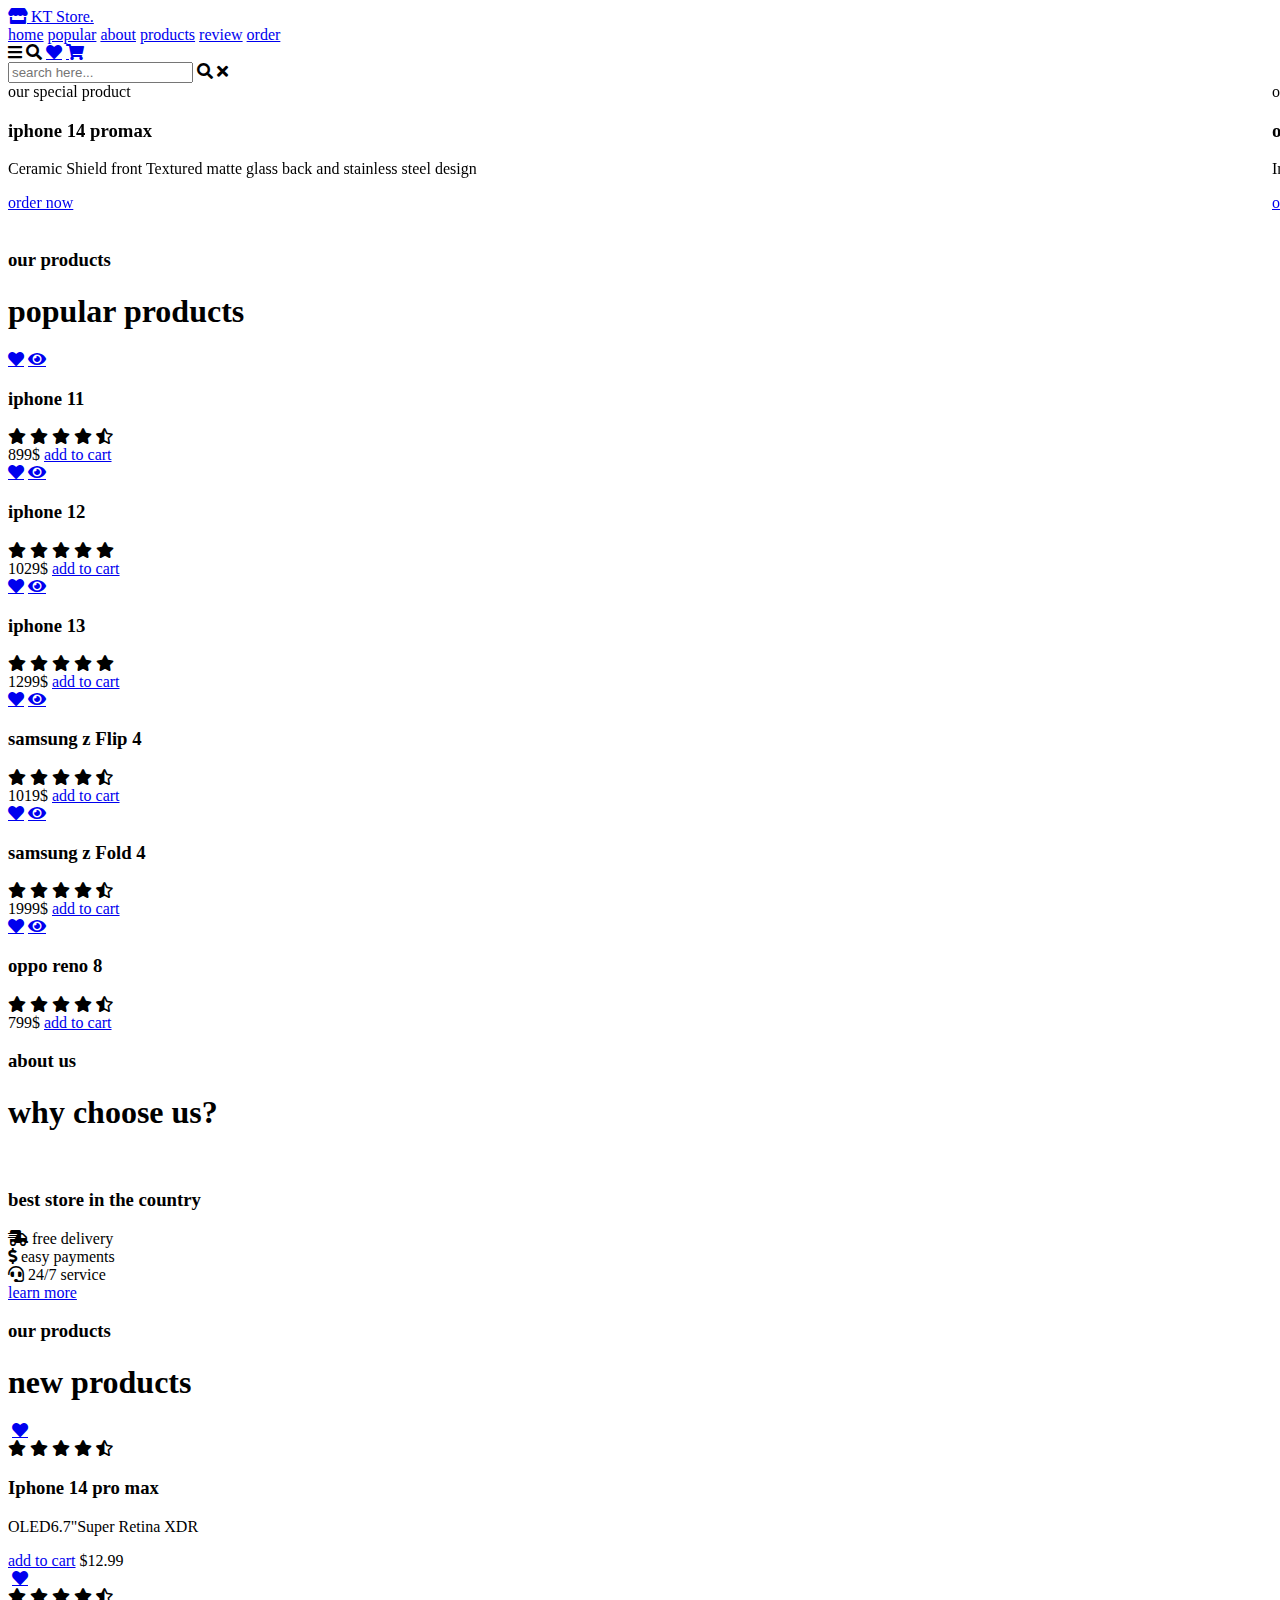
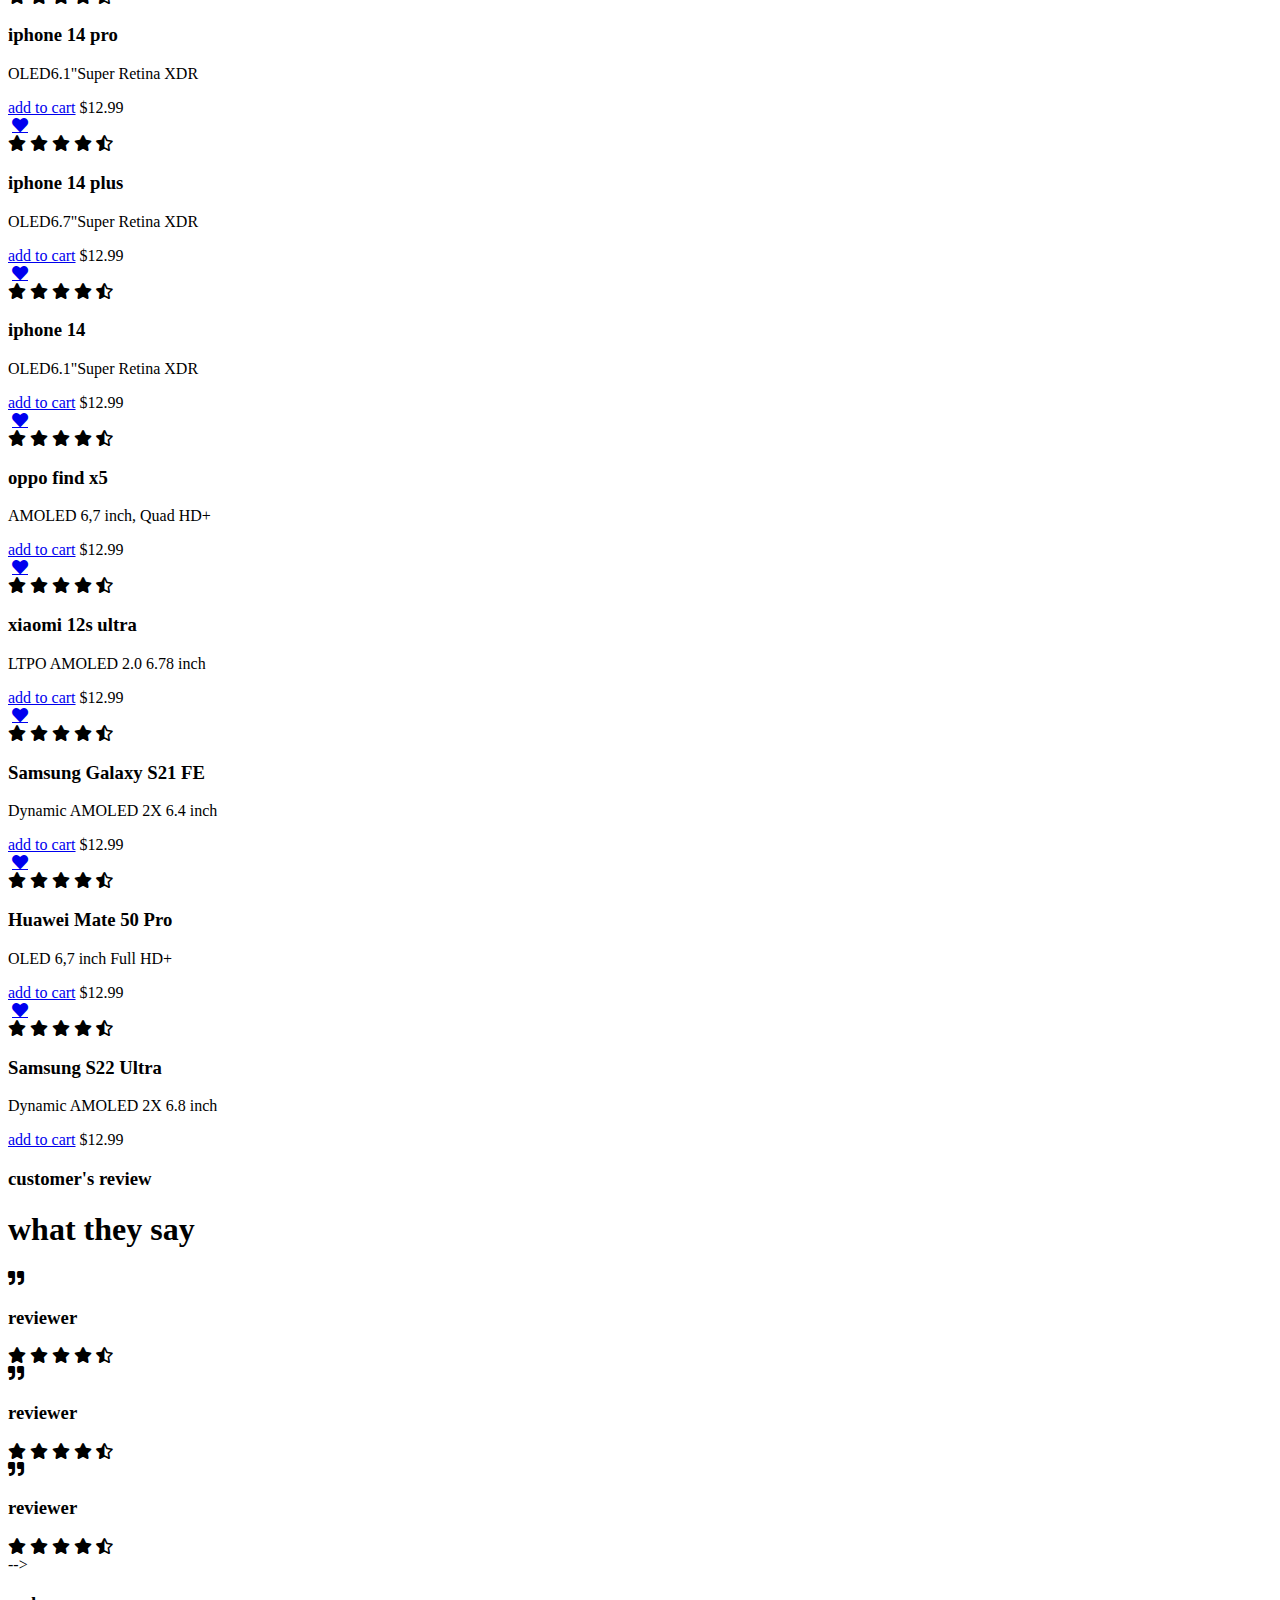
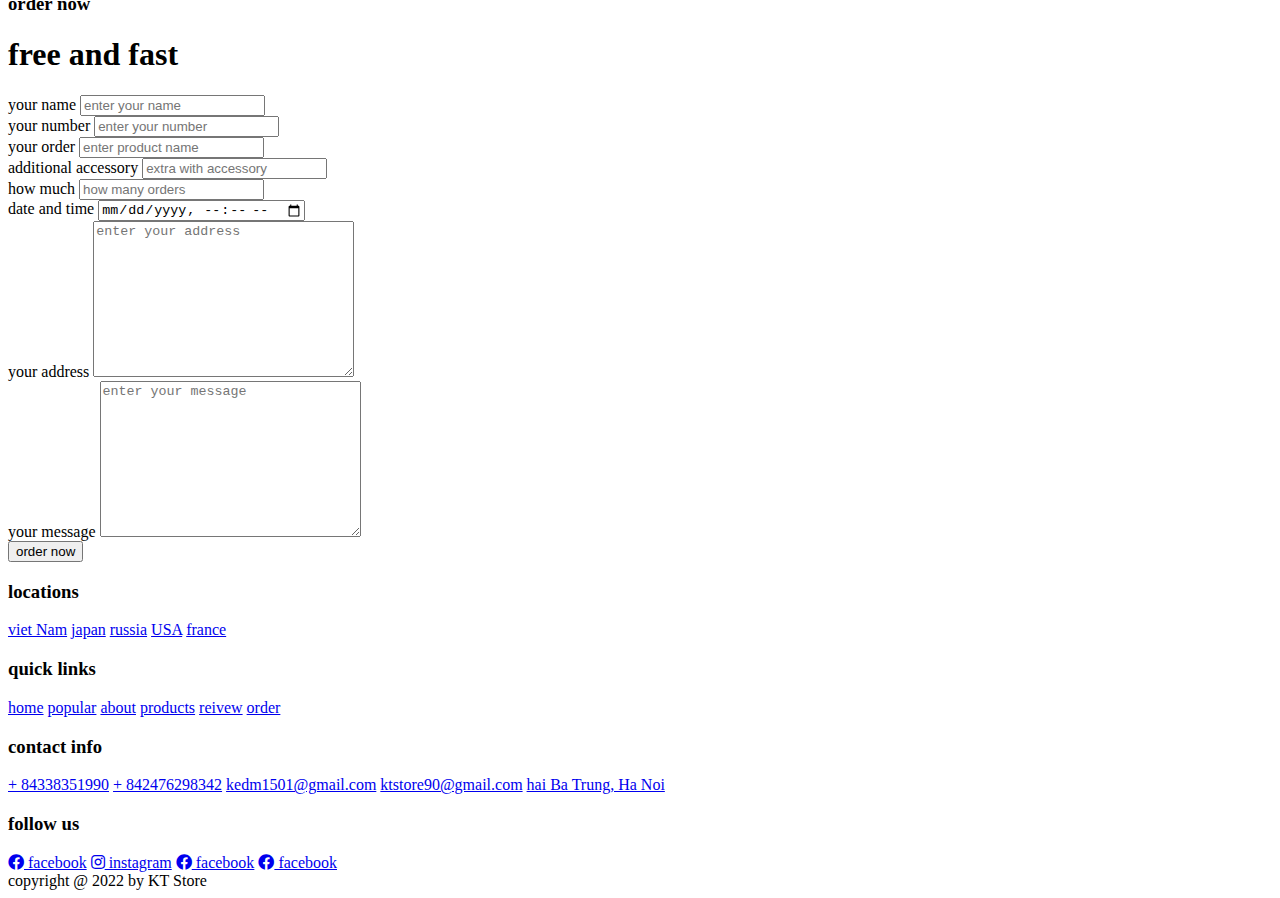
==== index.html @ 02f87e05 "Update index.html" ====
<!DOCTYPE html>
<html lang="en">
<head>
    <meta charset="UTF-8">
    <meta http-equiv="X-UA-Compatible" content="IE=edge">
    <meta name="viewport" content="width=device-width, initial-scale=1.0">
    <title>KT Store</title>

    <link rel="stylesheet" href="https://unpkg.com/swiper/swiper-bundle.min.css" />

    <!-- font awesome cdn link  -->
    <link rel="stylesheet" href="https://cdnjs.cloudflare.com/ajax/libs/font-awesome/5.15.3/css/all.min.css">

    <!-- custom css file link  -->
    <link rel="stylesheet" href="style.css">

</head>
<body>
    
<!-- header section starts      -->

<header>

    <a href="#" class="logo"><i class="fas fa-store"></i> KT Store.</a>

    <nav class="navbar">
        <a class="active" href="#home">home</a>
        <a href="#dishes">popular</a>
        <a href="#about">about</a>
        <a href="#menu">products</a>
        <a href="#review">review</a>
        <a href="#order">order</a>
    </nav>

    <div class="icons">
        <i class="fas fa-bars" id="menu-bars"></i>
        <i class="fas fa-search" id="search-icon"></i>
        <a href="#" class="fas fa-heart"></a>
        <a href="#" class="fas fa-shopping-cart"></a>
    </div>

</header>

<!-- header section ends-->

<!-- search form  -->

<form action="" id="search-form">
    <input type="search" placeholder="search here..." name="" id="search-box">
    <label for="search-box" class="fas fa-search"></label>
    <i class="fas fa-times" id="close"></i>
</form>

<!-- home section starts  -->

<section class="home" id="home">

    <div class="swiper-container home-slider">

        <div class="swiper-wrapper wrapper">

            <div class="swiper-slide slide">
                <div class="content">
                    <span>our special product</span>
                    <h3>iphone 14 promax</h3>
                    <p>Ceramic Shield front
                        Textured matte glass back and
                        stainless steel design</p>
                    <a href="#" class="btn">order now</a>
                </div>
                <div class="image">
                    <img src="images/home-img-1.jpg" alt="">
                </div>
            </div>

            <div class="swiper-slide slide">
                <div class="content">
                    <span>our special product</span>
                    <h3>oppo reno 8</h3>
                    <p>In bright light or after dark, the flagship-level Sony IMX709 and Sony IMX766 sensors help you capture clear and crisp images. Open up new doors to the possibilities of life.</p>
                    <a href="#" class="btn">order now</a>
                </div>
                <div class="image">
                    <img src="images/home-img-2.jpg" alt="">
                </div>
            </div>

            <div class="swiper-slide slide">
                <div class="content">
                    <span>our special product</span>
                    <h3>samsung zFold 4</h3>
                    <p>Make it yours, however you fold it</p>
                    <a href="#" class="btn">order now</a>
                </div>
                <div class="image">
                    <img src="images/home-img-3.jpg" alt="">
                </div>
            </div>

        </div>

        <div class="swiper-pagination"></div>

    </div>

</section>

<!-- home section ends -->

<!-- dishes section starts  -->

<section class="dishes" id="dishes">

    <h3 class="sub-heading"> our products </h3>
    <h1 class="heading"> popular products </h1>

    <div class="box-container">

        <div class="box">
            <a href="#" class="fas fa-heart"></a>
            <a href="detail.html" class="fas fa-eye"></a>
            <a href="detail.html"><img src="images/product-1.jpg" alt=""> </a>
            <!-- <img src="images/product-1.jpg" alt=""> -->
            <h3>iphone 11</h3>
            <div class="stars">
                <i class="fas fa-star"></i>
                <i class="fas fa-star"></i>
                <i class="fas fa-star"></i>
                <i class="fas fa-star"></i>
                <i class="fas fa-star-half-alt"></i>
            </div>
            <span>899$</span>
            <a href="#" class="btn">add to cart</a>
        </div>

        <div class="box">
            <a href="#" class="fas fa-heart"></a>
            <a href="#" class="fas fa-eye"></a>
            <!-- <img src="images/product-2.jpg" alt=""> -->
            <a href="detail1.html"> <img src="images/product-2.jpg" alt=""></a>
            <h3>iphone 12</h3>
            <div class="stars">
                <i class="fas fa-star"></i>
                <i class="fas fa-star"></i>
                <i class="fas fa-star"></i>
                <i class="fas fa-star"></i>
                <i class="fas fa-star"></i>
            </div>
            <span>1029$</span>
            <a href="#" class="btn">add to cart</a>
        </div>

        <div class="box">
            <a href="#" class="fas fa-heart"></a>
            <a href="#" class="fas fa-eye"></a>
            <img src="images/product-3.jpg" alt="">
            <h3>iphone 13</h3>
            <div class="stars">
                <i class="fas fa-star"></i>
                <i class="fas fa-star"></i>
                <i class="fas fa-star"></i>
                <i class="fas fa-star"></i>
                <i class="fas fa-star"></i>
            </div>
            <span>1299$</span>
            <a href="#" class="btn">add to cart</a>
        </div>

        <div class="box">
            <a href="#" class="fas fa-heart"></a>
            <a href="#" class="fas fa-eye"></a>
            <img src="images/product-4.jpg" alt="">
            <h3>samsung z Flip 4</h3>
            <div class="stars">
                <i class="fas fa-star"></i>
                <i class="fas fa-star"></i>
                <i class="fas fa-star"></i>
                <i class="fas fa-star"></i>
                <i class="fas fa-star-half-alt"></i>
            </div>
            <span>1019$</span>
            <a href="#" class="btn">add to cart</a>
        </div>

        <div class="box">
            <a href="#" class="fas fa-heart"></a>
            <a href="#" class="fas fa-eye"></a>
            <img src="images/product-5.jpg" alt="">
            <h3>samsung z Fold 4</h3>
            <div class="stars">
                <i class="fas fa-star"></i>
                <i class="fas fa-star"></i>
                <i class="fas fa-star"></i>
                <i class="fas fa-star"></i>
                <i class="fas fa-star-half-alt"></i>
            </div>
            <span>1999$</span>
            <a href="#" class="btn">add to cart</a>
        </div>

        <div class="box">
            <a href="#" class="fas fa-heart"></a>
            <a href="#" class="fas fa-eye"></a>
            <img src="images/product-6.jpg" alt="">
            <h3>oppo reno 8</h3>
            <div class="stars">
                <i class="fas fa-star"></i>
                <i class="fas fa-star"></i>
                <i class="fas fa-star"></i>
                <i class="fas fa-star"></i>
                <i class="fas fa-star-half-alt"></i>
            </div>
            <span>799$</span>
            <a href="#" class="btn">add to cart</a>
        </div>

    </div>

</section>

<!-- dishes section ends -->

<!-- about section starts  -->

<section class="about" id="about">

    <h3 class="sub-heading"> about us </h3>
    <h1 class="heading"> why choose us? </h1>

    <div class="row">

        <div class="image">
            <img class="about_border" src="images/about-img.jpg" alt="">
        </div>

        <div class="content">
            <h3>best store in the country</h3>
            <!-- <p>Lorem ipsum dolor sit amet consectetur adipisicing elit. Dolore, sequi corrupti corporis quaerat voluptatem ipsam neque labore modi autem, saepe numquam quod reprehenderit rem? Tempora aut soluta odio corporis nihil!</p> -->
            <!-- <p>Lorem ipsum dolor sit amet, consectetur adipisicing elit. Aperiam, nemo. Sit porro illo eos cumque deleniti iste alias, eum natus.</p> -->
            <div class="icons-container">
                <div class="icons">
                    <i class="fas fa-shipping-fast"></i>
                    <span>free delivery</span>
                </div>
                <div class="icons">
                    <i class="fas fa-dollar-sign"></i>
                    <span>easy payments</span>
                </div>
                <div class="icons">
                    <i class="fas fa-headset"></i>
                    <span>24/7 service</span>
                </div>
            </div>
            <a href="#" class="btn">learn more</a>
        </div>

    </div>

</section>

<!-- about section ends -->

<!-- menu section starts  -->

<section class="menu" id="menu">

    <h3 class="sub-heading"> our products </h3>
    <h1 class="heading"> new products </h1>

    <div class="box-container">

        <div class="box">
            <div class="image">
                <img src="images/menu-1.jpg" alt="">
                <a href="#" class="fas fa-heart"></a>
            </div>
            <div class="content">
                <div class="stars">
                    <i class="fas fa-star"></i>
                    <i class="fas fa-star"></i>
                    <i class="fas fa-star"></i>
                    <i class="fas fa-star"></i>
                    <i class="fas fa-star-half-alt"></i>
                </div>
                <h3>Iphone 14 pro max</h3>
                <p>OLED6.7"Super Retina XDR</p>
                <a href="#" class="btn">add to cart</a>
                <span class="price">$12.99</span>
            </div>
        </div>

        <div class="box">
            <div class="image">
                <img src="images/menu-2.jpg" alt="">
                <a href="#" class="fas fa-heart"></a>
            </div>
            <div class="content">
                <div class="stars">
                    <i class="fas fa-star"></i>
                    <i class="fas fa-star"></i>
                    <i class="fas fa-star"></i>
                    <i class="fas fa-star"></i>
                    <i class="fas fa-star-half-alt"></i>
                </div>
                <h3>iphone 14 pro</h3>
                <p>OLED6.1"Super Retina XDR</p>
                <a href="#" class="btn">add to cart</a>
                <span class="price">$12.99</span>
            </div>
        </div>

        <div class="box">
            <div class="image">
                <img src="images/menu-3.jpg" alt="">
                <a href="#" class="fas fa-heart"></a>
            </div>
            <div class="content">
                <div class="stars">
                    <i class="fas fa-star"></i>
                    <i class="fas fa-star"></i>
                    <i class="fas fa-star"></i>
                    <i class="fas fa-star"></i>
                    <i class="fas fa-star-half-alt"></i>
                </div>
                <h3>iphone 14 plus</h3>
                <p>OLED6.7"Super Retina XDR</p>
                <a href="#" class="btn">add to cart</a>
                <span class="price">$12.99</span>
            </div>
        </div>

        <div class="box">
            <div class="image">
                <img src="images/menu-4.jpg" alt="">
                <a href="#" class="fas fa-heart"></a>
            </div>
            <div class="content">
                <div class="stars">
                    <i class="fas fa-star"></i>
                    <i class="fas fa-star"></i>
                    <i class="fas fa-star"></i>
                    <i class="fas fa-star"></i>
                    <i class="fas fa-star-half-alt"></i>
                </div>
                <h3>iphone 14</h3>
                <p>OLED6.1"Super Retina XDR</p>
                <a href="#" class="btn">add to cart</a>
                <span class="price">$12.99</span>
            </div>
        </div>

        <div class="box">
            <div class="image">
                <img src="images/menu-5.jpg" alt="">
                <a href="#" class="fas fa-heart"></a>
            </div>
            <div class="content">
                <div class="stars">
                    <i class="fas fa-star"></i>
                    <i class="fas fa-star"></i>
                    <i class="fas fa-star"></i>
                    <i class="fas fa-star"></i>
                    <i class="fas fa-star-half-alt"></i>
                </div>
                <h3>oppo find x5</h3>
                <p>AMOLED 6,7 inch, Quad HD+</p>
                <a href="#" class="btn">add to cart</a>
                <span class="price">$12.99</span>
            </div>
        </div>

        <div class="box">
            <div class="image">
                <img src="images/menu-6.jpg" alt="">
                <a href="#" class="fas fa-heart"></a>
            </div>
            <div class="content">
                <div class="stars">
                    <i class="fas fa-star"></i>
                    <i class="fas fa-star"></i>
                    <i class="fas fa-star"></i>
                    <i class="fas fa-star"></i>
                    <i class="fas fa-star-half-alt"></i>
                </div>
                <h3>xiaomi 12s ultra</h3>
                <p>LTPO AMOLED 2.0 6.78 inch</p>
                <a href="#" class="btn">add to cart</a>
                <span class="price">$12.99</span>
            </div>
        </div>

        <div class="box">
            <div class="image">
                <img src="images/menu-7.jpg" alt="">
                <a href="#" class="fas fa-heart"></a>
            </div>
            <div class="content">
                <div class="stars">
                    <i class="fas fa-star"></i>
                    <i class="fas fa-star"></i>
                    <i class="fas fa-star"></i>
                    <i class="fas fa-star"></i>
                    <i class="fas fa-star-half-alt"></i>
                </div>
                <h3>Samsung Galaxy S21 FE</h3>
                <p>Dynamic AMOLED 2X 6.4 inch</p>
                <a href="#" class="btn">add to cart</a>
                <span class="price">$12.99</span>
            </div>
        </div>

        <div class="box">
            <div class="image">
                <img src="images/menu-8.jpg" alt="">
                <a href="#" class="fas fa-heart"></a>
            </div>
            <div class="content">
                <div class="stars">
                    <i class="fas fa-star"></i>
                    <i class="fas fa-star"></i>
                    <i class="fas fa-star"></i>
                    <i class="fas fa-star"></i>
                    <i class="fas fa-star-half-alt"></i>
                </div>
                <h3>Huawei Mate 50 Pro</h3>
                <p>OLED 6,7 inch Full HD+</p>
                <a href="#" class="btn">add to cart</a>
                <span class="price">$12.99</span>
            </div>
        </div>

        <div class="box">
            <div class="image">
                <img src="images/menu-9.jpg" alt="">
                <a href="#" class="fas fa-heart"></a>
            </div>
            <div class="content">
                <div class="stars">
                    <i class="fas fa-star"></i>
                    <i class="fas fa-star"></i>
                    <i class="fas fa-star"></i>
                    <i class="fas fa-star"></i>
                    <i class="fas fa-star-half-alt"></i>
                </div>
                <h3>Samsung S22 Ultra</h3>
                <p>Dynamic AMOLED 2X 6.8 inch</p>
                <a href="#" class="btn">add to cart</a>
                <span class="price">$12.99</span>
            </div>
        </div>

    </div>

</section>

<!-- menu section ends -->

<!-- review section starts  -->

<section class="review" id="review">

    <h3 class="sub-heading"> customer's review </h3>
    <h1 class="heading"> what they say </h1>

    <!-- <div class="swiper-container review-slider">

        <div class="swiper-wrapper">

            <div class="swiper-slide slide">
                <i class="fas fa-quote-right"></i>
                <div class="user">
                    <img src="images/pic-1.png" alt="">
                    <div class="user-info">
                        <h3>john deo</h3>
                        <div class="stars">
                            <i class="fas fa-star"></i>
                            <i class="fas fa-star"></i>
                            <i class="fas fa-star"></i>
                            <i class="fas fa-star"></i>
                            <i class="fas fa-star-half-alt"></i>
                        </div>
                    </div>
                </div>
                <!-- <p>Lorem ipsum dolor sit amet consectetur adipisicing elit. Sit fugiat consequuntur repellendus aperiam deserunt nihil, corporis fugit voluptatibus voluptate totam neque illo placeat eius quis laborum aspernatur quibusdam. Ipsum, magni.</p> -->
            <!-- </div> -->

            <div class="swiper-slide slide">
                <i class="fas fa-quote-right"></i>
                <div class="user">
                    <!-- <img src="images/pic-2.png" alt=""> -->
                    <div class="user-info">
                        <h3>reviewer</h3>
                        <div class="stars">
                            <i class="fas fa-star"></i>
                            <i class="fas fa-star"></i>
                            <i class="fas fa-star"></i>
                            <i class="fas fa-star"></i>
                            <i class="fas fa-star-half-alt"></i>
                        </div>
                    </div>
                </div>
                <!-- <p>Lorem ipsum dolor sit amet consectetur adipisicing elit. Sit fugiat consequuntur repellendus aperiam deserunt nihil, corporis fugit voluptatibus voluptate totam neque illo placeat eius quis laborum aspernatur quibusdam. Ipsum, magni.</p> -->
            </div>

            <div class="swiper-slide slide">
                <i class="fas fa-quote-right"></i>
                <div class="user">
                    <!-- <img src="images/pic-3.png" alt=""> -->
                    <div class="user-info">
                        <h3>reviewer</h3>
                        <div class="stars">
                            <i class="fas fa-star"></i>
                            <i class="fas fa-star"></i>
                            <i class="fas fa-star"></i>
                            <i class="fas fa-star"></i>
                            <i class="fas fa-star-half-alt"></i>
                        </div>
                    </div>
                </div>
                <!-- <p>Lorem ipsum dolor sit amet consectetur adipisicing elit. Sit fugiat consequuntur repellendus aperiam deserunt nihil, corporis fugit voluptatibus voluptate totam neque illo placeat eius quis laborum aspernatur quibusdam. Ipsum, magni.</p> -->
            </div>

            <div class="swiper-slide slide">
                <i class="fas fa-quote-right"></i>
                <div class="user">
                    <!-- <img src="images/pic-4.png" alt=""> -->
                    <div class="user-info">
                        <h3>reviewer</h3>
                        <div class="stars">
                            <i class="fas fa-star"></i>
                            <i class="fas fa-star"></i>
                            <i class="fas fa-star"></i>
                            <i class="fas fa-star"></i>
                            <i class="fas fa-star-half-alt"></i>
                        </div>
                    </div>
                </div>
                <!-- <p>Lorem ipsum dolor sit amet consectetur adipisicing elit. Sit fugiat consequuntur repellendus aperiam deserunt nihil, corporis fugit voluptatibus voluptate totam neque illo placeat eius quis laborum aspernatur quibusdam. Ipsum, magni.</p> -->
            </div>

        </div>

    </div> -->
    
</section>

<!-- review section ends -->

<!-- order section starts  -->

<section class="order" id="order">

    <h3 class="sub-heading"> order now </h3>
    <h1 class="heading"> free and fast </h1>

    <form action="">

        <div class="inputBox">
            <div class="input">
                <span>your name</span>
                <input type="text" placeholder="enter your name">
            </div>
            <div class="input">
                <span>your number</span>
                <input type="number" placeholder="enter your number">
            </div>
        </div>
        <div class="inputBox">
            <div class="input">
                <span>your order</span>
                <input type="text" placeholder="enter product name">
            </div>
            <div class="input">
                <span>additional accessory</span>
                <input type="test" placeholder="extra with accessory">
            </div>
        </div>
        <div class="inputBox">
            <div class="input">
                <span>how much</span>
                <input type="number" placeholder="how many orders">
            </div>
            <div class="input">
                <span>date and time</span>
                <input type="datetime-local">
            </div>
        </div>
        <div class="inputBox">
            <div class="input">
                <span>your address</span>
                <textarea name="" placeholder="enter your address" id="" cols="30" rows="10"></textarea>
            </div>
            <div class="input">
                <span>your message</span>
                <textarea name="" placeholder="enter your message" id="" cols="30" rows="10"></textarea>
            </div>
        </div>

        <input type="submit" value="order now" class="btn">

    </form>

</section>

<!-- order section ends -->

<!-- footer section starts  -->

<section class="footer">

    <div class="box-container">

        <div class="box">
            <h3>locations</h3>
            <a href="#">viet Nam</a>
            <a href="#">japan</a>
            <a href="#">russia</a>
            <a href="#">USA</a>
            <a href="#">france</a>
        </div>

        <div class="box">
            <h3>quick links</h3>
            <a href="#">home</a>
            <a href="#">popular</a>
            <a href="#">about</a>
            <a href="#">products</a>
            <a href="#">reivew</a>
            <a href="#">order</a>
        </div>

        <div class="box">
            <h3>contact info</h3>
            <a href="#">+ 84338351990</a>
            <a href="#">+ 842476298342</a>
            <a href="#">kedm1501@gmail.com</a>
            <a href="#">ktstore90@gmail.com</a>
            <a href="#">hai Ba Trung, Ha Noi</a>
        </div>

        <div class="box">
            <h3>follow us</h3>
            <a href="https://www.facebook.com/kiensukijr/"><i class="fab fa-facebook"></i> facebook</a>
            <a href="https://www.facebook.com/kiensukijr/"><i class="fab fa-instagram"></i> instagram</a>
            <a href="https://www.facebook.com/kiensukijr/"><i class="fab fa-facebook"></i> facebook</a>
            <a href="https://www.facebook.com/kiensukijr/"><i class="fab fa-facebook"></i> facebook</a>
           
        </div>

    </div>

    <div class="credit"> copyright @ 2022 by <span>KT Store</span> </div>

</section>

<!-- footer section ends -->

<!-- loader part  -->
<!-- <div class="loader-container">
    <img src="images/loader.gif" alt=""> -->
</div>





















<script src="https://unpkg.com/swiper/swiper-bundle.min.js"></script>

<!-- custom js file link  -->
<script src="script.js"></script>

<!-- Messenger Plugin chat Code -->
    <div id="fb-root"></div>

    <!-- Your Plugin chat code -->
    <div id="fb-customer-chat" class="fb-customerchat">
    </div>

    <script>
      var chatbox = document.getElementById('fb-customer-chat');
      chatbox.setAttribute("page_id", "110134891883382");
      chatbox.setAttribute("attribution", "biz_inbox");
    </script>

    <!-- Your SDK code -->
    <script>
      window.fbAsyncInit = function() {
        FB.init({
          xfbml            : true,
          version          : 'v15.0'
        });
      };

      (function(d, s, id) {
        var js, fjs = d.getElementsByTagName(s)[0];
        if (d.getElementById(id)) return;
        js = d.createElement(s); js.id = id;
        js.src = 'https://connect.facebook.net/en_US/sdk/xfbml.customerchat.js';
        fjs.parentNode.insertBefore(js, fjs);
      }(document, 'script', 'facebook-jssdk'));
    </script>

</body>
</html>
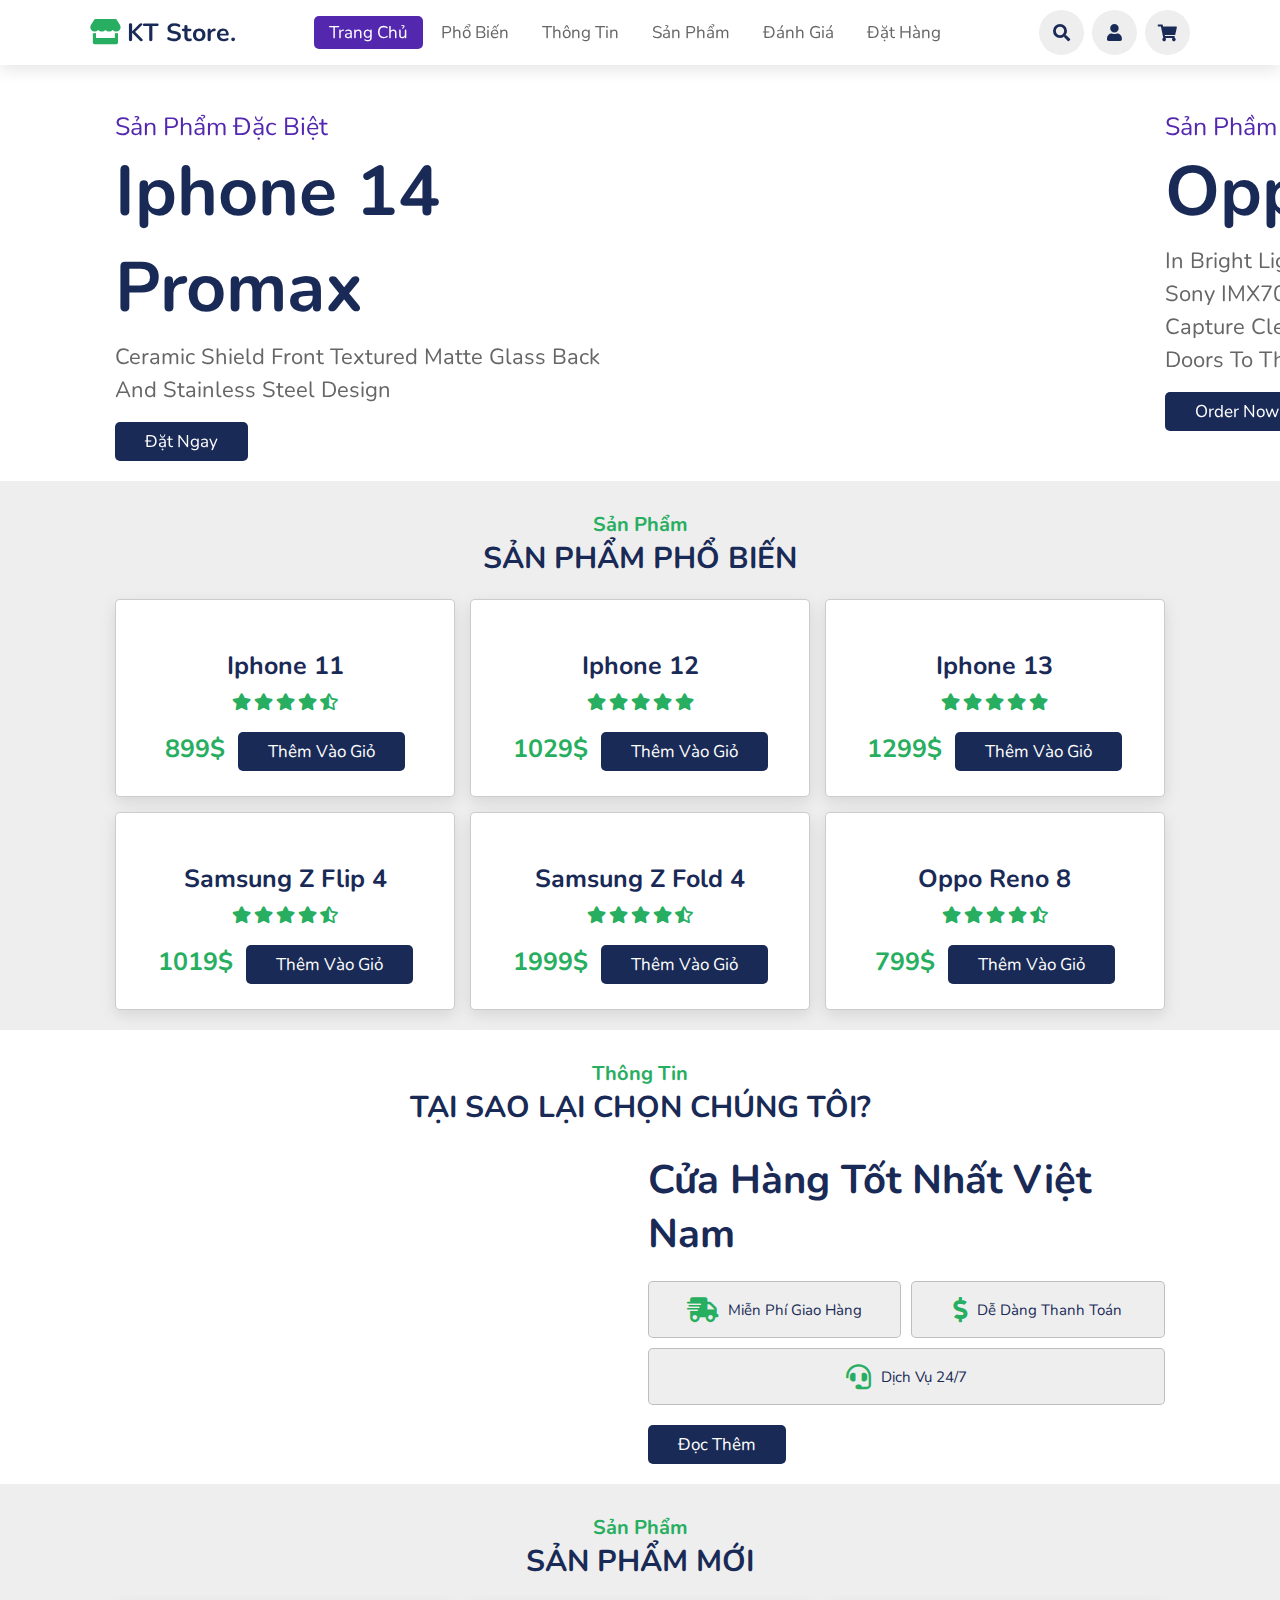
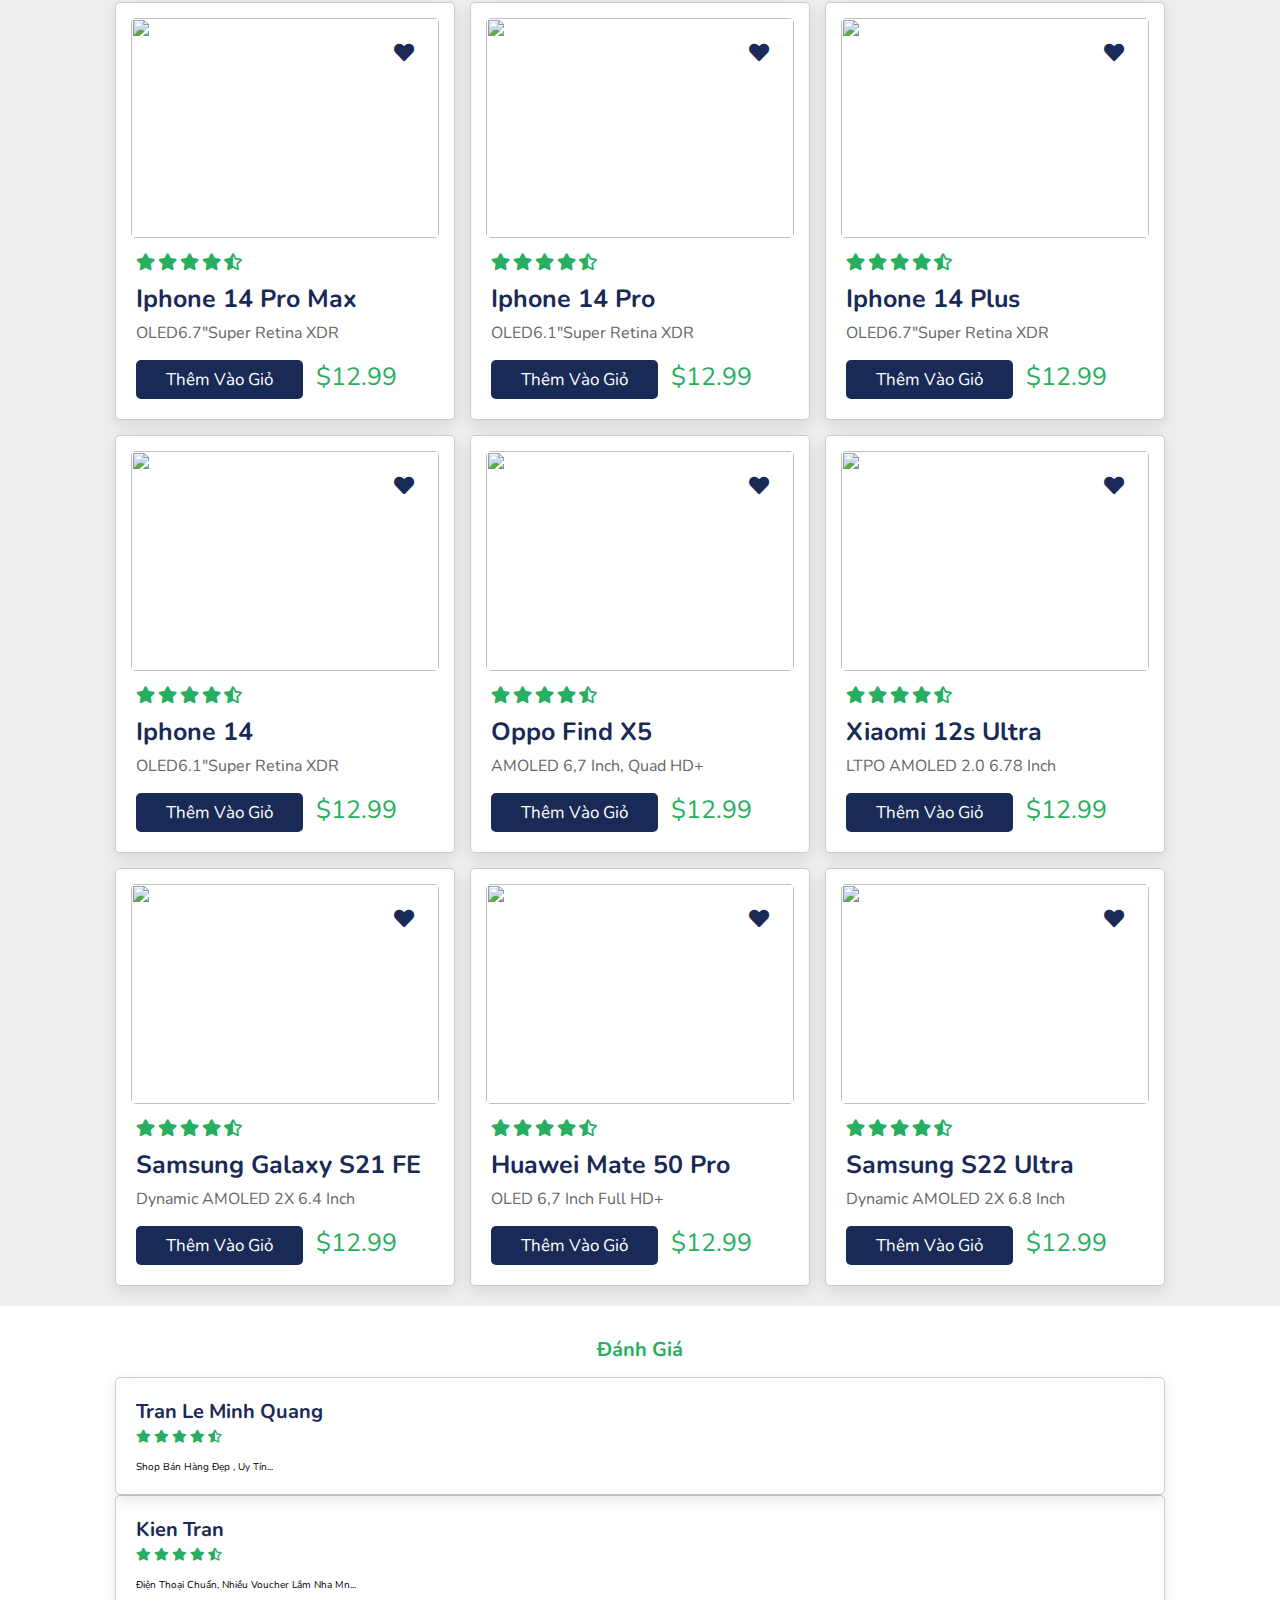
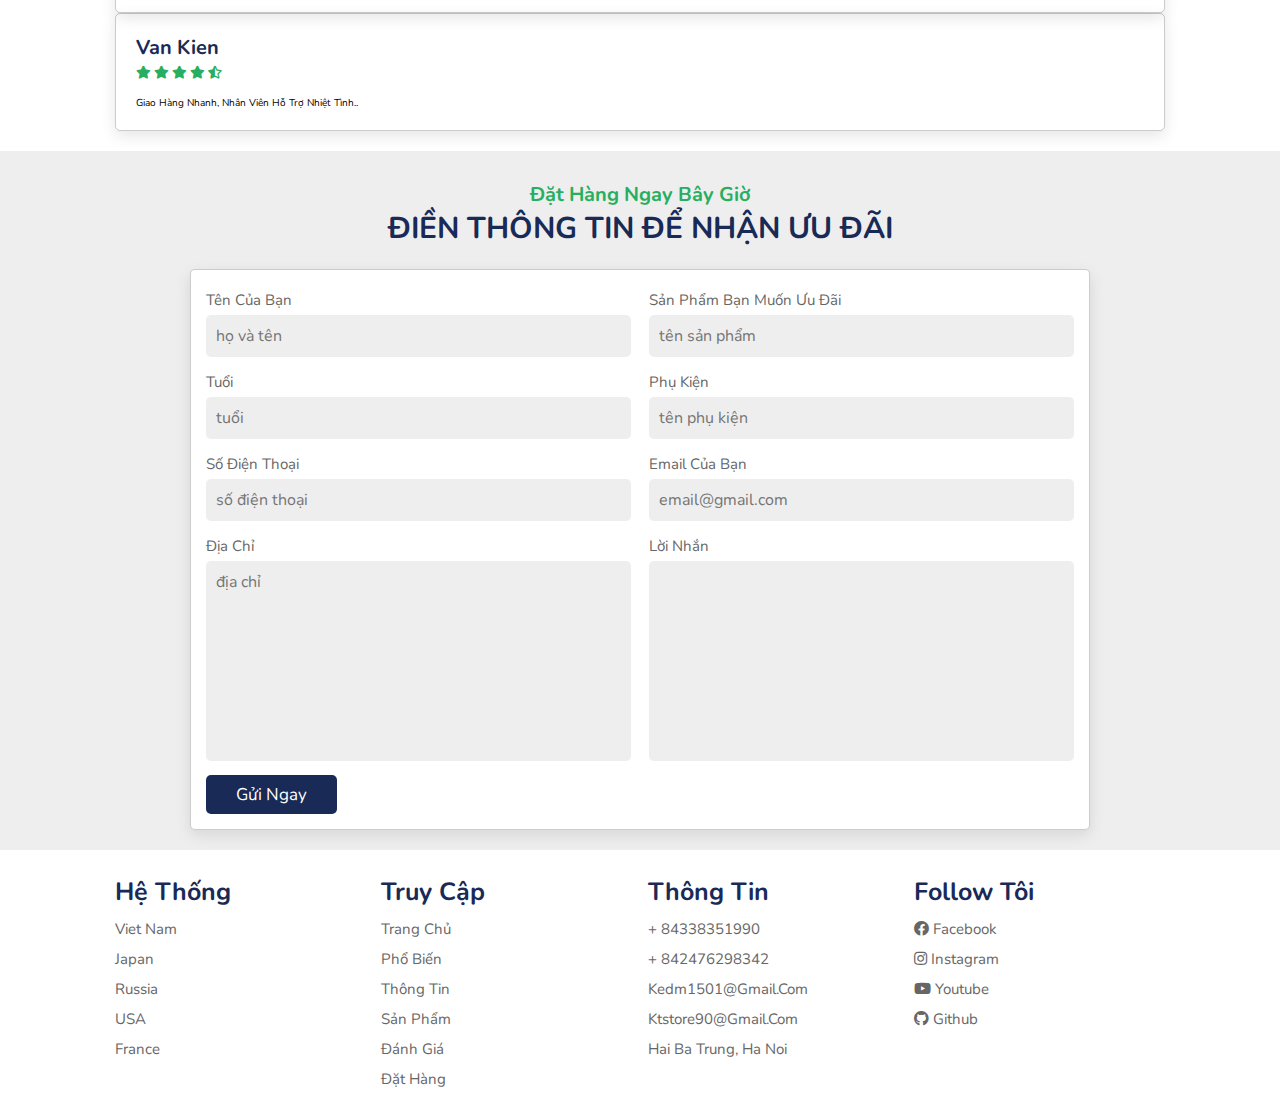
==== commit 7289bfa8: "up deAn" ====
--- a/index.html
+++ b/index.html
@@ -12,7 +12,7 @@
     <link rel="stylesheet" href="https://cdnjs.cloudflare.com/ajax/libs/font-awesome/5.15.3/css/all.min.css">
 
     <!-- custom css file link  -->
-    <link rel="stylesheet" href="style.css">
+    <link rel="stylesheet" href="style_index.css">
 
 </head>
 <body>
@@ -24,19 +24,19 @@
     <a href="#" class="logo"><i class="fas fa-store"></i> KT Store.</a>
 
     <nav class="navbar">
-        <a class="active" href="#home">home</a>
-        <a href="#dishes">popular</a>
-        <a href="#about">about</a>
-        <a href="#menu">products</a>
-        <a href="#review">review</a>
-        <a href="#order">order</a>
+        <a class="active" href="#home">Trang chủ</a>
+        <a href="#dishes">Phổ biến</a>
+        <a href="#about">Thông tin</a>
+        <a href="#menu">Sản phẩm</a>
+        <a href="#review">Đánh giá</a>
+        <a href="#order">Đặt hàng</a>
     </nav>
 
     <div class="icons">
         <i class="fas fa-bars" id="menu-bars"></i>
         <i class="fas fa-search" id="search-icon"></i>
-        <a href="#" class="fas fa-heart"></a>
-        <a href="#" class="fas fa-shopping-cart"></a>
+        <a href="sign/log.html" class="fas fa-user"></a>
+        <a href="cart.html" class="fas fa-shopping-cart"></a>
     </div>
 
 </header>
@@ -61,12 +61,12 @@
 
             <div class="swiper-slide slide">
                 <div class="content">
-                    <span>our special product</span>
+                    <span>Sản phẩm đặc biệt</span>
                     <h3>iphone 14 promax</h3>
                     <p>Ceramic Shield front
                         Textured matte glass back and
                         stainless steel design</p>
-                    <a href="#" class="btn">order now</a>
+                    <a href="#" class="btn">Đặt ngay</a>
                 </div>
                 <div class="image">
                     <img src="images/home-img-1.jpg" alt="">
@@ -75,7 +75,7 @@
 
             <div class="swiper-slide slide">
                 <div class="content">
-                    <span>our special product</span>
+                    <span>Sản phầm đặc biệt</span>
                     <h3>oppo reno 8</h3>
                     <p>In bright light or after dark, the flagship-level Sony IMX709 and Sony IMX766 sensors help you capture clear and crisp images. Open up new doors to the possibilities of life.</p>
                     <a href="#" class="btn">order now</a>
@@ -87,7 +87,7 @@
 
             <div class="swiper-slide slide">
                 <div class="content">
-                    <span>our special product</span>
+                    <span>Sản phầm đặc biệt</span>
                     <h3>samsung zFold 4</h3>
                     <p>Make it yours, however you fold it</p>
                     <a href="#" class="btn">order now</a>
@@ -111,15 +111,15 @@
 
 <section class="dishes" id="dishes">
 
-    <h3 class="sub-heading"> our products </h3>
-    <h1 class="heading"> popular products </h1>
+    <h3 class="sub-heading"> Sản phẩm </h3>
+    <h1 class="heading"> Sản phẩm phổ biến </h1>
 
     <div class="box-container">
 
         <div class="box">
             <a href="#" class="fas fa-heart"></a>
-            <a href="detail.html" class="fas fa-eye"></a>
-            <a href="detail.html"><img src="images/product-1.jpg" alt=""> </a>
+            <a href="#" class="fas fa-eye"></a>
+            <img src="images/product-1.jpg" alt="">
             <!-- <img src="images/product-1.jpg" alt=""> -->
             <h3>iphone 11</h3>
             <div class="stars">
@@ -130,7 +130,7 @@
                 <i class="fas fa-star-half-alt"></i>
             </div>
             <span>899$</span>
-            <a href="#" class="btn">add to cart</a>
+            <a href="#" class="btn">Thêm vào giỏ</a>
         </div>
 
         <div class="box">
@@ -147,7 +147,7 @@
                 <i class="fas fa-star"></i>
             </div>
             <span>1029$</span>
-            <a href="#" class="btn">add to cart</a>
+            <a href="#" class="btn">Thêm vào giỏ</a>
         </div>
 
         <div class="box">
@@ -163,7 +163,7 @@
                 <i class="fas fa-star"></i>
             </div>
             <span>1299$</span>
-            <a href="#" class="btn">add to cart</a>
+            <a href="#" class="btn">Thêm vào giỏ</a>
         </div>
 
         <div class="box">
@@ -179,7 +179,7 @@
                 <i class="fas fa-star-half-alt"></i>
             </div>
             <span>1019$</span>
-            <a href="#" class="btn">add to cart</a>
+            <a href="#" class="btn">Thêm vào giỏ</a>
         </div>
 
         <div class="box">
@@ -195,7 +195,7 @@
                 <i class="fas fa-star-half-alt"></i>
             </div>
             <span>1999$</span>
-            <a href="#" class="btn">add to cart</a>
+            <a href="#" class="btn">Thêm vào giỏ</a>
         </div>
 
         <div class="box">
@@ -211,7 +211,7 @@
                 <i class="fas fa-star-half-alt"></i>
             </div>
             <span>799$</span>
-            <a href="#" class="btn">add to cart</a>
+            <a href="#" class="btn">Thêm vào giỏ</a>
         </div>
 
     </div>
@@ -224,8 +224,8 @@
 
 <section class="about" id="about">
 
-    <h3 class="sub-heading"> about us </h3>
-    <h1 class="heading"> why choose us? </h1>
+    <h3 class="sub-heading"> Thông tin  </h3>
+    <h1 class="heading"> Tại sao lại chọn chúng tôi? </h1>
 
     <div class="row">
 
@@ -234,24 +234,24 @@
         </div>
 
         <div class="content">
-            <h3>best store in the country</h3>
+            <h3>Cửa hàng tốt nhất Việt Nam</h3>
             <!-- <p>Lorem ipsum dolor sit amet consectetur adipisicing elit. Dolore, sequi corrupti corporis quaerat voluptatem ipsam neque labore modi autem, saepe numquam quod reprehenderit rem? Tempora aut soluta odio corporis nihil!</p> -->
             <!-- <p>Lorem ipsum dolor sit amet, consectetur adipisicing elit. Aperiam, nemo. Sit porro illo eos cumque deleniti iste alias, eum natus.</p> -->
             <div class="icons-container">
                 <div class="icons">
                     <i class="fas fa-shipping-fast"></i>
-                    <span>free delivery</span>
+                    <span>Miễn phí giao hàng</span>
                 </div>
                 <div class="icons">
                     <i class="fas fa-dollar-sign"></i>
-                    <span>easy payments</span>
+                    <span>Dễ dàng thanh toán</span>
                 </div>
                 <div class="icons">
                     <i class="fas fa-headset"></i>
-                    <span>24/7 service</span>
-                </div>
-            </div>
-            <a href="#" class="btn">learn more</a>
+                    <span>Dịch vụ 24/7</span>
+                </div>
+            </div>
+            <a href="#" class="btn">Đọc thêm</a>
         </div>
 
     </div>
@@ -264,8 +264,8 @@
 
 <section class="menu" id="menu">
 
-    <h3 class="sub-heading"> our products </h3>
-    <h1 class="heading"> new products </h1>
+    <h3 class="sub-heading"> sản phẩm </h3>
+    <h1 class="heading"> sản phẩm mới </h1>
 
     <div class="box-container">
 
@@ -284,7 +284,7 @@
                 </div>
                 <h3>Iphone 14 pro max</h3>
                 <p>OLED6.7"Super Retina XDR</p>
-                <a href="#" class="btn">add to cart</a>
+                <a href="#" class="btn">Thêm vào giỏ</a>
                 <span class="price">$12.99</span>
             </div>
         </div>
@@ -304,7 +304,7 @@
                 </div>
                 <h3>iphone 14 pro</h3>
                 <p>OLED6.1"Super Retina XDR</p>
-                <a href="#" class="btn">add to cart</a>
+                <a href="#" class="btn">Thêm vào giỏ</a>
                 <span class="price">$12.99</span>
             </div>
         </div>
@@ -324,7 +324,7 @@
                 </div>
                 <h3>iphone 14 plus</h3>
                 <p>OLED6.7"Super Retina XDR</p>
-                <a href="#" class="btn">add to cart</a>
+                <a href="#" class="btn">Thêm vào giỏ</a>
                 <span class="price">$12.99</span>
             </div>
         </div>
@@ -344,7 +344,7 @@
                 </div>
                 <h3>iphone 14</h3>
                 <p>OLED6.1"Super Retina XDR</p>
-                <a href="#" class="btn">add to cart</a>
+                <a href="#" class="btn">Thêm vào giỏ</a>
                 <span class="price">$12.99</span>
             </div>
         </div>
@@ -364,7 +364,7 @@
                 </div>
                 <h3>oppo find x5</h3>
                 <p>AMOLED 6,7 inch, Quad HD+</p>
-                <a href="#" class="btn">add to cart</a>
+                <a href="#" class="btn">Thêm vào giỏ</a>
                 <span class="price">$12.99</span>
             </div>
         </div>
@@ -384,7 +384,7 @@
                 </div>
                 <h3>xiaomi 12s ultra</h3>
                 <p>LTPO AMOLED 2.0 6.78 inch</p>
-                <a href="#" class="btn">add to cart</a>
+                <a href="#" class="btn">Thêm vào giỏ</a>
                 <span class="price">$12.99</span>
             </div>
         </div>
@@ -404,7 +404,7 @@
                 </div>
                 <h3>Samsung Galaxy S21 FE</h3>
                 <p>Dynamic AMOLED 2X 6.4 inch</p>
-                <a href="#" class="btn">add to cart</a>
+                <a href="#" class="btn">Thêm vào giỏ</a>
                 <span class="price">$12.99</span>
             </div>
         </div>
@@ -424,7 +424,7 @@
                 </div>
                 <h3>Huawei Mate 50 Pro</h3>
                 <p>OLED 6,7 inch Full HD+</p>
-                <a href="#" class="btn">add to cart</a>
+                <a href="#" class="btn">Thêm vào giỏ</a>
                 <span class="price">$12.99</span>
             </div>
         </div>
@@ -444,7 +444,7 @@
                 </div>
                 <h3>Samsung S22 Ultra</h3>
                 <p>Dynamic AMOLED 2X 6.8 inch</p>
-                <a href="#" class="btn">add to cart</a>
+                <a href="#" class="btn">Thêm vào giỏ</a>
                 <span class="price">$12.99</span>
             </div>
         </div>
@@ -459,8 +459,9 @@
 
 <section class="review" id="review">
 
-    <h3 class="sub-heading"> customer's review </h3>
-    <h1 class="heading"> what they say </h1>
+    <h3 class="sub-heading">  Đánh giá </h3>
+    <br>
+    <!-- <h1 class="heading"> what they say </h1> -->
 
     <!-- <div class="swiper-container review-slider">
 
@@ -485,11 +486,11 @@
             <!-- </div> -->
 
             <div class="swiper-slide slide">
-                <i class="fas fa-quote-right"></i>
+                <!-- <i class="fas fa-quote-right"></i> -->
                 <div class="user">
                     <!-- <img src="images/pic-2.png" alt=""> -->
                     <div class="user-info">
-                        <h3>reviewer</h3>
+                        <h3>Tran Le Minh Quang</h3>
                         <div class="stars">
                             <i class="fas fa-star"></i>
                             <i class="fas fa-star"></i>
@@ -499,15 +500,16 @@
                         </div>
                     </div>
                 </div>
+                shop bán hàng đẹp , uy tín...
                 <!-- <p>Lorem ipsum dolor sit amet consectetur adipisicing elit. Sit fugiat consequuntur repellendus aperiam deserunt nihil, corporis fugit voluptatibus voluptate totam neque illo placeat eius quis laborum aspernatur quibusdam. Ipsum, magni.</p> -->
             </div>
 
             <div class="swiper-slide slide">
-                <i class="fas fa-quote-right"></i>
+                <!-- <i class="fas fa-quote-right"></i> -->
                 <div class="user">
                     <!-- <img src="images/pic-3.png" alt=""> -->
                     <div class="user-info">
-                        <h3>reviewer</h3>
+                        <h3>kien tran</h3>
                         <div class="stars">
                             <i class="fas fa-star"></i>
                             <i class="fas fa-star"></i>
@@ -517,15 +519,16 @@
                         </div>
                     </div>
                 </div>
+                điện thoại chuẩn, nhiều voucher lắm nha mn...
                 <!-- <p>Lorem ipsum dolor sit amet consectetur adipisicing elit. Sit fugiat consequuntur repellendus aperiam deserunt nihil, corporis fugit voluptatibus voluptate totam neque illo placeat eius quis laborum aspernatur quibusdam. Ipsum, magni.</p> -->
             </div>
 
             <div class="swiper-slide slide">
-                <i class="fas fa-quote-right"></i>
+                <!-- <i class="fas fa-quote-right"></i>-->
                 <div class="user">
                     <!-- <img src="images/pic-4.png" alt=""> -->
                     <div class="user-info">
-                        <h3>reviewer</h3>
+                        <h3>van kien </h3>
                         <div class="stars">
                             <i class="fas fa-star"></i>
                             <i class="fas fa-star"></i>
@@ -535,12 +538,13 @@
                         </div>
                     </div>
                 </div>
+                giao hàng nhanh, nhân viên hỗ trợ nhiệt tình..
                 <!-- <p>Lorem ipsum dolor sit amet consectetur adipisicing elit. Sit fugiat consequuntur repellendus aperiam deserunt nihil, corporis fugit voluptatibus voluptate totam neque illo placeat eius quis laborum aspernatur quibusdam. Ipsum, magni.</p> -->
             </div>
 
         </div>
 
-    </div> -->
+    </div> 
     
 </section>
 
@@ -550,53 +554,53 @@
 
 <section class="order" id="order">
 
-    <h3 class="sub-heading"> order now </h3>
-    <h1 class="heading"> free and fast </h1>
+    <h3 class="sub-heading"> Đặt hàng ngay bây giờ </h3>
+    <h1 class="heading"> Điền thông tin để nhận ưu đãi </h1>
 
     <form action="">
 
         <div class="inputBox">
             <div class="input">
-                <span>your name</span>
-                <input type="text" placeholder="enter your name">
+                <span>Tên của bạn</span>
+                <input type="text" placeholder="họ và tên">
             </div>
             <div class="input">
-                <span>your number</span>
-                <input type="number" placeholder="enter your number">
+                <span>Sản phẩm bạn muốn ưu đãi</span>
+                <input type="text" placeholder="tên sản phẩm">
             </div>
         </div>
         <div class="inputBox">
             <div class="input">
-                <span>your order</span>
-                <input type="text" placeholder="enter product name">
+                <span>Tuổi</span>
+                <input type="text" placeholder="tuổi">
             </div>
             <div class="input">
-                <span>additional accessory</span>
-                <input type="test" placeholder="extra with accessory">
+                <span>Phụ kiện</span>
+                <input type="test" placeholder="tên phụ kiện">
             </div>
         </div>
         <div class="inputBox">
             <div class="input">
-                <span>how much</span>
-                <input type="number" placeholder="how many orders">
+                <span>Số điện thoại</span>
+                <input type="number" placeholder="số điện thoại">
             </div>
             <div class="input">
-                <span>date and time</span>
-                <input type="datetime-local">
+                <span>Email của bạn</span>
+                <input type="text" placeholder="email@gmail.com">
             </div>
         </div>
         <div class="inputBox">
             <div class="input">
-                <span>your address</span>
-                <textarea name="" placeholder="enter your address" id="" cols="30" rows="10"></textarea>
+                <span>Địa chỉ</span>
+                <textarea name="" placeholder="địa chỉ" id="" cols="30" rows="10"></textarea>
             </div>
             <div class="input">
-                <span>your message</span>
-                <textarea name="" placeholder="enter your message" id="" cols="30" rows="10"></textarea>
-            </div>
-        </div>
-
-        <input type="submit" value="order now" class="btn">
+                <span>Lời nhắn</span>
+                <textarea name="" placeholder="" id="" cols="30" rows="10"></textarea>
+            </div>
+        </div>
+
+        <input type="submit" value="Gửi ngay" class="btn">
 
     </form>
 
@@ -611,7 +615,7 @@
     <div class="box-container">
 
         <div class="box">
-            <h3>locations</h3>
+            <h3>Hệ thống</h3>
             <a href="#">viet Nam</a>
             <a href="#">japan</a>
             <a href="#">russia</a>
@@ -620,17 +624,17 @@
         </div>
 
         <div class="box">
-            <h3>quick links</h3>
-            <a href="#">home</a>
-            <a href="#">popular</a>
-            <a href="#">about</a>
-            <a href="#">products</a>
-            <a href="#">reivew</a>
-            <a href="#">order</a>
-        </div>
-
-        <div class="box">
-            <h3>contact info</h3>
+            <h3>Truy cập</h3>
+            <a href="#">Trang chủ</a>
+            <a href="#">Phổ biến</a>
+            <a href="#">Thông tin</a>
+            <a href="#">Sản phẩm</a>
+            <a href="#">Đánh giá</a>
+            <a href="#">Đặt hàng</a>
+        </div>
+
+        <div class="box">
+            <h3>Thông tin </h3>
             <a href="#">+ 84338351990</a>
             <a href="#">+ 842476298342</a>
             <a href="#">kedm1501@gmail.com</a>
@@ -639,17 +643,17 @@
         </div>
 
         <div class="box">
-            <h3>follow us</h3>
+            <h3>follow tôi</h3>
             <a href="https://www.facebook.com/kiensukijr/"><i class="fab fa-facebook"></i> facebook</a>
             <a href="https://www.facebook.com/kiensukijr/"><i class="fab fa-instagram"></i> instagram</a>
-            <a href="https://www.facebook.com/kiensukijr/"><i class="fab fa-facebook"></i> facebook</a>
-            <a href="https://www.facebook.com/kiensukijr/"><i class="fab fa-facebook"></i> facebook</a>
+            <a href="https://www.facebook.com/kiensukijr/"><i class="fab fa-youtube"></i> youtube</a>
+            <a href="https://www.facebook.com/kiensukijr/"><i class="fab fa-github"></i> github</a>
            
         </div>
 
     </div>
 
-    <div class="credit"> copyright @ 2022 by <span>KT Store</span> </div>
+    <!-- <div class="credit"> copyright @ 2022 by <span>KT Store</span> </div> -->
 
 </section>
 
@@ -658,12 +662,9 @@
 <!-- loader part  -->
 <!-- <div class="loader-container">
     <img src="images/loader.gif" alt=""> -->
+
+    
 </div>
-
-
-
-
-
 
 
 
@@ -686,35 +687,35 @@
 <script src="script.js"></script>
 
 <!-- Messenger Plugin chat Code -->
-    <div id="fb-root"></div>
-
-    <!-- Your Plugin chat code -->
-    <div id="fb-customer-chat" class="fb-customerchat">
-    </div>
-
-    <script>
-      var chatbox = document.getElementById('fb-customer-chat');
-      chatbox.setAttribute("page_id", "110134891883382");
-      chatbox.setAttribute("attribution", "biz_inbox");
-    </script>
-
-    <!-- Your SDK code -->
-    <script>
-      window.fbAsyncInit = function() {
-        FB.init({
-          xfbml            : true,
-          version          : 'v15.0'
-        });
-      };
-
-      (function(d, s, id) {
-        var js, fjs = d.getElementsByTagName(s)[0];
-        if (d.getElementById(id)) return;
-        js = d.createElement(s); js.id = id;
-        js.src = 'https://connect.facebook.net/en_US/sdk/xfbml.customerchat.js';
-        fjs.parentNode.insertBefore(js, fjs);
-      }(document, 'script', 'facebook-jssdk'));
-    </script>
+<div id="fb-root"></div>
+
+<!-- Your Plugin chat code -->
+<div id="fb-customer-chat" class="fb-customerchat">
+</div>
+
+<script>
+  var chatbox = document.getElementById('fb-customer-chat');
+  chatbox.setAttribute("page_id", "110134891883382");
+  chatbox.setAttribute("attribution", "biz_inbox");
+</script>
+
+<!-- Your SDK code -->
+<script>
+  window.fbAsyncInit = function() {
+    FB.init({
+      xfbml            : true,
+      version          : 'v15.0'
+    });
+  };
+
+  (function(d, s, id) {
+    var js, fjs = d.getElementsByTagName(s)[0];
+    if (d.getElementById(id)) return;
+    js = d.createElement(s); js.id = id;
+    js.src = 'https://connect.facebook.net/en_US/sdk/xfbml.customerchat.js';
+    fjs.parentNode.insertBefore(js, fjs);
+  }(document, 'script', 'facebook-jssdk'));
+</script>
 
 </body>
-</html>
+</html>--- a/style_index.css
+++ b/style_index.css
@@ -0,0 +1,708 @@
+@import url('https://fonts.googleapis.com/css2?family=Nunito:wght@200;300;400;600;700&display=swap');
+
+:root{
+    --green:#27ae60;
+    --blue: #5327ae;
+    --black:#192a56;
+    --light-color:#666;
+    --box-shadow:0 .5rem 1.5rem rgba(0,0,0,.1);
+}
+
+*{
+    font-family: 'Nunito', sans-serif;
+    margin:0; padding:0;
+    box-sizing: border-box;
+    text-decoration: none;
+    outline: none; border:none;
+    text-transform: capitalize;
+    transition: all .2s linear;
+}
+
+html{
+    font-size: 62.5%;
+    overflow-x: hidden;
+    scroll-padding-top: 5.5rem;
+    scroll-behavior: smooth;
+}
+
+section{
+    padding:2rem 9%;
+}
+
+section:nth-child(even){
+    background:#eee;
+}
+
+.sub-heading{
+    text-align: center;
+    color:var(--green);
+    font-size: 2rem;
+    padding-top: 1rem;
+}
+
+.about_border {
+    border-radius: 11px;
+}
+
+.heading{
+    text-align: center;
+    color:var(--black);
+    font-size: 3rem;
+    padding-bottom: 2rem;
+    text-transform: uppercase;
+}
+
+.btn{
+    margin-top: 1rem;
+    display: inline-block;
+    font-size: 1.7rem;
+    color:#fff;
+    background: var(--black);
+    border-radius: .5rem;
+    cursor: pointer;
+    padding:.8rem 3rem;
+}
+
+.btn:hover{
+    background: var(--green);
+    letter-spacing: .1rem;
+}
+
+header{
+    position: fixed;
+    top:0; left: 0; right:0;
+    background: #fff;
+    padding:1rem 7%;
+    display: flex;
+    align-items: center;
+    justify-content: space-between;
+    z-index: 1000;
+    box-shadow: var(--box-shadow);
+}
+
+header .logo{
+    color:var(--black);
+    font-size: 2.5rem;
+    font-weight: bolder;
+}
+
+header .logo i{
+    color:var(--green);
+}
+
+header .navbar a{
+    font-size: 1.7rem;
+    border-radius: .5rem;
+    padding:.5rem 1.5rem;
+    color:var(--light-color);
+}
+
+header .navbar a.active,
+header .navbar a:hover{
+    color:#fff;
+    background: var(--blue);
+}
+
+header .icons i,
+header .icons a{
+    cursor: pointer;
+    margin-left: .5rem;
+    height:4.5rem;
+    line-height: 4.5rem;
+    width:4.5rem;
+    text-align: center;
+    font-size: 1.7rem;
+    color:var(--black);
+    border-radius: 50%;
+    background: #eee;
+}
+
+header .icons i:hover,
+header .icons a:hover{
+    color:#fff;
+    background: var(--green);
+    transform: rotate(360deg);
+}
+
+header .icons #menu-bars{
+    display: none;
+}
+
+#search-form{
+    position: fixed;
+    top:-110%; left:0; 
+    height:100%; width:100%;
+    z-index: 1004;
+    background:rgba(0,0,0,.8);
+    display: flex;
+    align-items: center;
+    justify-content: center;
+    padding:0 1rem;
+}
+
+#search-form.active{
+    top:0;
+}
+
+#search-form #search-box{
+    width:50rem;
+    border-bottom: .1rem solid #fff;
+    padding:1rem 0;
+    color:#fff;
+    font-size: 3rem;
+    text-transform: none;
+    background:none;
+}
+
+#search-form #search-box::placeholder{
+    color:#eee;
+}
+
+#search-form #search-box::-webkit-search-cancel-button{
+    -webkit-appearance: none;
+}
+
+#search-form label{
+    color:#fff;
+    cursor:pointer;
+    font-size: 3rem;
+}
+
+#search-form label:hover{
+    color:var(--green);
+}
+
+#search-form #close{
+    position: absolute;
+    color:#fff;
+    cursor: pointer;
+    top: 2rem; right:3rem;
+    font-size: 5rem;
+}
+
+.home .home-slider .slide{
+    display: flex;
+    align-items: center;
+    flex-wrap: wrap;
+    gap:2rem; 
+    padding-top: 9rem;
+}
+
+.home .home-slider .slide .content{
+    flex:1 1 45rem;
+}
+
+.home .home-slider .slide .image{
+    flex:1 1 45rem;
+}
+
+.home .home-slider .slide .image img{
+    width: 100%;
+}
+
+.home .home-slider .slide .content span{
+    color:var(--blue);
+    font-size: 2.5rem;
+}
+
+.home .home-slider .slide .content h3{
+    color:var(--black);
+    font-size: 7rem;
+}
+
+.home .home-slider .slide .content p{
+    color:var(--light-color);
+    font-size: 2.2rem;
+    padding:.5rem 0;
+    line-height: 1.5;
+}
+
+.swiper-pagination-bullet-active{
+    background:var(--green);
+}
+
+.dishes .box-container{
+    display: grid;
+    grid-template-columns: repeat(auto-fit, minmax(28rem, 1fr));
+    gap:1.5rem;
+}
+
+.dishes .box-container .box{
+    padding:2.5rem;
+    background:#fff;
+    border-radius: .5rem;
+    border:.1rem solid rgba(0,0,0,.2);
+    box-shadow: var(--box-shadow);
+    position: relative;
+    overflow: hidden;
+    text-align: center;
+}
+
+.dishes .box-container .box .fa-heart,
+.dishes .box-container .box .fa-eye{
+    position: absolute;
+    top:1.5rem;
+    background:#eee;
+    border-radius: 50%;
+    height: 5rem;
+    width:5rem;
+    line-height: 5rem;
+    font-size: 2rem;
+    color:var(--black);
+}
+
+.dishes .box-container .box .fa-heart:hover,
+.dishes .box-container .box .fa-eye:hover{
+    background: var(--green);
+    color:#fff;
+}
+
+.dishes .box-container .box .fa-heart{
+    right:-15rem;
+}
+
+.dishes .box-container .box .fa-eye{
+    left:-15rem;
+}
+
+.dishes .box-container .box:hover .fa-heart{
+    right:1.5rem;
+}
+
+.dishes .box-container .box:hover .fa-eye{
+    left:1.5rem;
+}
+
+.dishes .box-container .box img{
+    height:17rem;
+    margin:1rem 0;
+}
+
+.dishes .box-container .box h3{
+    color:var(--black);
+    font-size: 2.5rem;
+}
+
+.dishes .box-container .box .stars{
+    padding:1rem 0;
+}
+
+.dishes .box-container .box .stars i{
+    font-size: 1.7rem;
+    color:var(--green);
+}
+
+.dishes .box-container .box span{
+    color:var(--green);
+    font-weight: bolder;
+    margin-right: 1rem;
+    font-size: 2.5rem;
+}
+
+.about .row{
+    display: flex;
+    flex-wrap: wrap;
+    gap:1.5rem;
+    align-items: center;
+}
+
+.about .row .image{
+    flex:1 1 45rem;
+}
+
+.about .row .image img{ 
+    width: 100%;
+}
+
+.about .row .content{
+    flex:1 1 45rem;
+}
+
+.about .row .content h3{
+    color:var(--black);
+    font-size: 4rem;
+    padding:.5rem 0;
+}
+
+.about .row .content p{
+    color:var(--light-color);
+    font-size: 1.5rem;
+    padding:.5rem 0;
+    line-height: 2;
+}
+
+.about .row .content .icons-container{
+    display: flex;
+    gap:1rem;
+    flex-wrap: wrap;
+    padding:1rem 0;
+    margin-top: .5rem;
+}
+
+.about .row .content .icons-container .icons{
+    background:#eee;
+    border-radius: .5rem;
+    border:.1rem solid rgba(0,0,0,.2);
+    display: flex;
+    align-items: center;
+    justify-content: center;
+    gap:1rem;
+    flex:1 1 17rem;
+    padding:1.5rem 1rem;
+}
+
+.about .row .content .icons-container .icons i{
+    font-size: 2.5rem;
+    color:var(--green);
+}
+
+.about .row .content .icons-container .icons span{
+    font-size: 1.5rem;
+    color:var(--black);
+}
+
+.menu .box-container{
+    display: grid;
+    grid-template-columns: repeat(auto-fit, minmax(30rem, 1fr));
+    gap:1.5rem;
+}
+
+.menu .box-container .box{
+    background: #fff;
+    border:.1rem solid rgba(0,0,0,.2);
+    border-radius: .5rem;
+    box-shadow: var(--box-shadow);    
+}
+
+.menu .box-container .box .image{
+    height: 25rem;
+    width: 100%;
+    padding:1.5rem;
+    overflow: hidden;
+    position: relative;
+}
+
+.menu .box-container .box .image img{
+    height: 100%;
+    width: 100%;
+    border-radius: .5rem;
+    object-fit: cover;
+}
+
+.menu .box-container .box .image .fa-heart{
+    position: absolute;
+    top:2.5rem; right: 2.5rem;
+    height: 5rem;
+    width: 5rem;
+    line-height: 5rem;
+    text-align: center;
+    font-size: 2rem;
+    background: #fff;
+    border-radius: 50%;
+    color:var(--black);
+}
+
+.menu .box-container .box .image .fa-heart:hover{
+    background-color: var(--green);
+    color:#fff;
+}
+
+.menu .box-container .box .content{
+    padding:2rem;
+    padding-top: 0;
+}
+
+.menu .box-container .box .content .stars{
+    padding-bottom: 1rem;
+}
+
+.menu .box-container .box .content .stars i{
+   font-size: 1.7rem;
+   color:var(--green);
+}
+
+.menu .box-container .box .content h3{
+    color:var(--black);
+    font-size: 2.5rem;
+}
+
+.menu .box-container .box .content p{
+    color:var(--light-color);
+    font-size: 1.6rem;
+    padding:.5rem 0;
+    line-height: 1.5;
+}
+
+.menu .box-container .box .content .price{
+    color:var(--green);
+    margin-left: 1rem;
+    font-size: 2.5rem;
+}
+
+.review .slide{
+    padding:2rem;
+    box-shadow:var(--box-shadow);
+    border:.1rem solid rgba(0,0,0,.2);
+    border-radius: .5rem;
+    position: relative;    
+}
+
+.review .slide .fa-quote-right{
+    position: absolute;
+    top:2rem; right:2rem;
+    font-size: 6rem;
+    color:#ccc;
+}
+
+.review .slide .user{
+    display: flex;
+    gap:1.5rem;
+    align-items: center;
+    padding-bottom: 1.5rem;
+}
+
+.review .slide .user img{
+    height: 7rem;
+    width: 7rem;
+    border-radius: 50%;
+    object-fit: cover;
+}
+
+.review .slide .user h3{
+    color:var(--black);
+    font-size: 2rem;
+    padding-bottom: .5rem;
+}
+
+.review .slide .user i{
+    font-size: 1.3rem;
+    color:var(--green);
+}
+
+.review .slide p{
+    font-size: 1.5rem;
+    line-height: 1.8;
+    color:var(--light-color);
+}
+
+.order form{
+    max-width:90rem;
+    border-radius: .5rem;
+    box-shadow: var(--box-shadow);
+    border:.1rem solid rgba(0,0,0,.2);
+    background:#fff;
+    padding:1.5rem;
+    margin:0 auto;
+}
+
+.order form .inputBox{
+    display: flex;
+    flex-wrap: wrap;
+    justify-content: space-between;
+}
+
+.order form .inputBox .input{
+    width:49%;
+}
+
+.order form .inputBox .input span{
+    display:block;
+    padding:.5rem 0;
+    font-size: 1.5rem;
+    color:var(--light-color);
+}
+
+.order form .inputBox .input input,
+.order form .inputBox .input textarea{
+    background:#eee;
+    border-radius: .5rem;
+    padding:1rem;
+    font-size: 1.6rem;
+    color:var(--black);
+    text-transform: none;
+    margin-bottom: 1rem;
+    width:100%;
+}
+
+.order form .inputBox .input input:focus,
+.order form .inputBox .input textarea:focus{
+    border:.1rem solid var(--green);
+}
+
+.order form .inputBox .input textarea{
+    height:20rem;
+    resize: none;
+}
+
+.order form .btn{
+    margin-top: 0;
+}
+
+.footer .box-container{
+    display: grid;
+    grid-template-columns: repeat(auto-fit, minmax(25rem, 1fr));
+    gap:1.5rem;
+}
+
+.footer .box-container .box h3{
+    padding:.5rem 0;
+    font-size: 2.5rem;
+    color:var(--black);
+}
+
+.footer .box-container .box a{
+    display: block;
+    padding:.5rem 0;
+    font-size: 1.5rem;
+    color:var(--light-color);
+}
+
+.footer .box-container .box a:hover{
+    color:var(--green);
+    text-decoration: underline;
+}
+
+.footer .credit{
+    text-align: center;
+    border-top: .1rem solid rgba(0,0,0,.1);
+    font-size: 2rem;
+    color:var(--black);
+    padding:.5rem;
+    padding-top: 1.5rem;
+    margin-top: 1.5rem;
+}
+
+.footer .credit span{
+    color:var(--green);
+}
+
+.loader-container{
+    position: fixed;
+    top:0; left:0;
+    height:100%; 
+    width:100%;
+    z-index: 10000;
+    background:#fff;
+    display: flex;
+    align-items: center;
+    justify-content: center;
+    overflow: hidden;
+}
+
+.loader-container img{
+    width:35rem;
+}
+
+.loader-container.fade-out{
+    top:-110%;
+    opacity:0;
+}
+
+
+
+
+
+
+
+
+
+
+
+
+
+
+
+
+
+
+
+
+
+
+
+
+
+
+
+
+
+
+
+
+
+
+/* media queries  */
+
+@media (max-width:991px){
+
+    html{
+        font-size: 55%;
+    }
+    
+    header{
+        padding:1rem 2rem;
+    }
+
+    section{
+        padding:2rem;
+    }
+
+
+}
+
+@media (max-width:768px){
+
+    header .icons #menu-bars{
+        display: inline-block;
+    }
+
+    header .navbar{
+        position: absolute;
+        top:100%; left:0; right:0;
+        background:#fff;
+        border-top: .1rem solid rgba(0,0,0,.2);
+        border-bottom: .1rem solid rgba(0,0,0,.2);
+        padding:1rem;
+        clip-path: polygon(0 0, 100% 0, 100% 0, 0 0);
+    }
+
+    header .navbar.active{
+        clip-path: polygon(0 0, 100% 0, 100% 100%, 0% 100%);
+    }
+
+    header .navbar a{
+        display: block;
+        padding:1.5rem;
+        margin:1rem;
+        font-size: 2rem;
+        background:#eee;
+    }
+
+    #search-form #search-box{
+        width:90%;
+        margin:0 1rem;
+    }
+
+    .home .home-slider .slide .content h3{
+        font-size: 5rem;
+    }
+
+}
+
+@media (max-width:450px){
+
+    html{
+        font-size: 50%;
+    }
+
+    .dishes .box-container .box img{
+        height:auto;
+        width: 100%;
+    }
+
+    .order form .inputBox .input{
+        width:100%;
+    }
+
+}
+
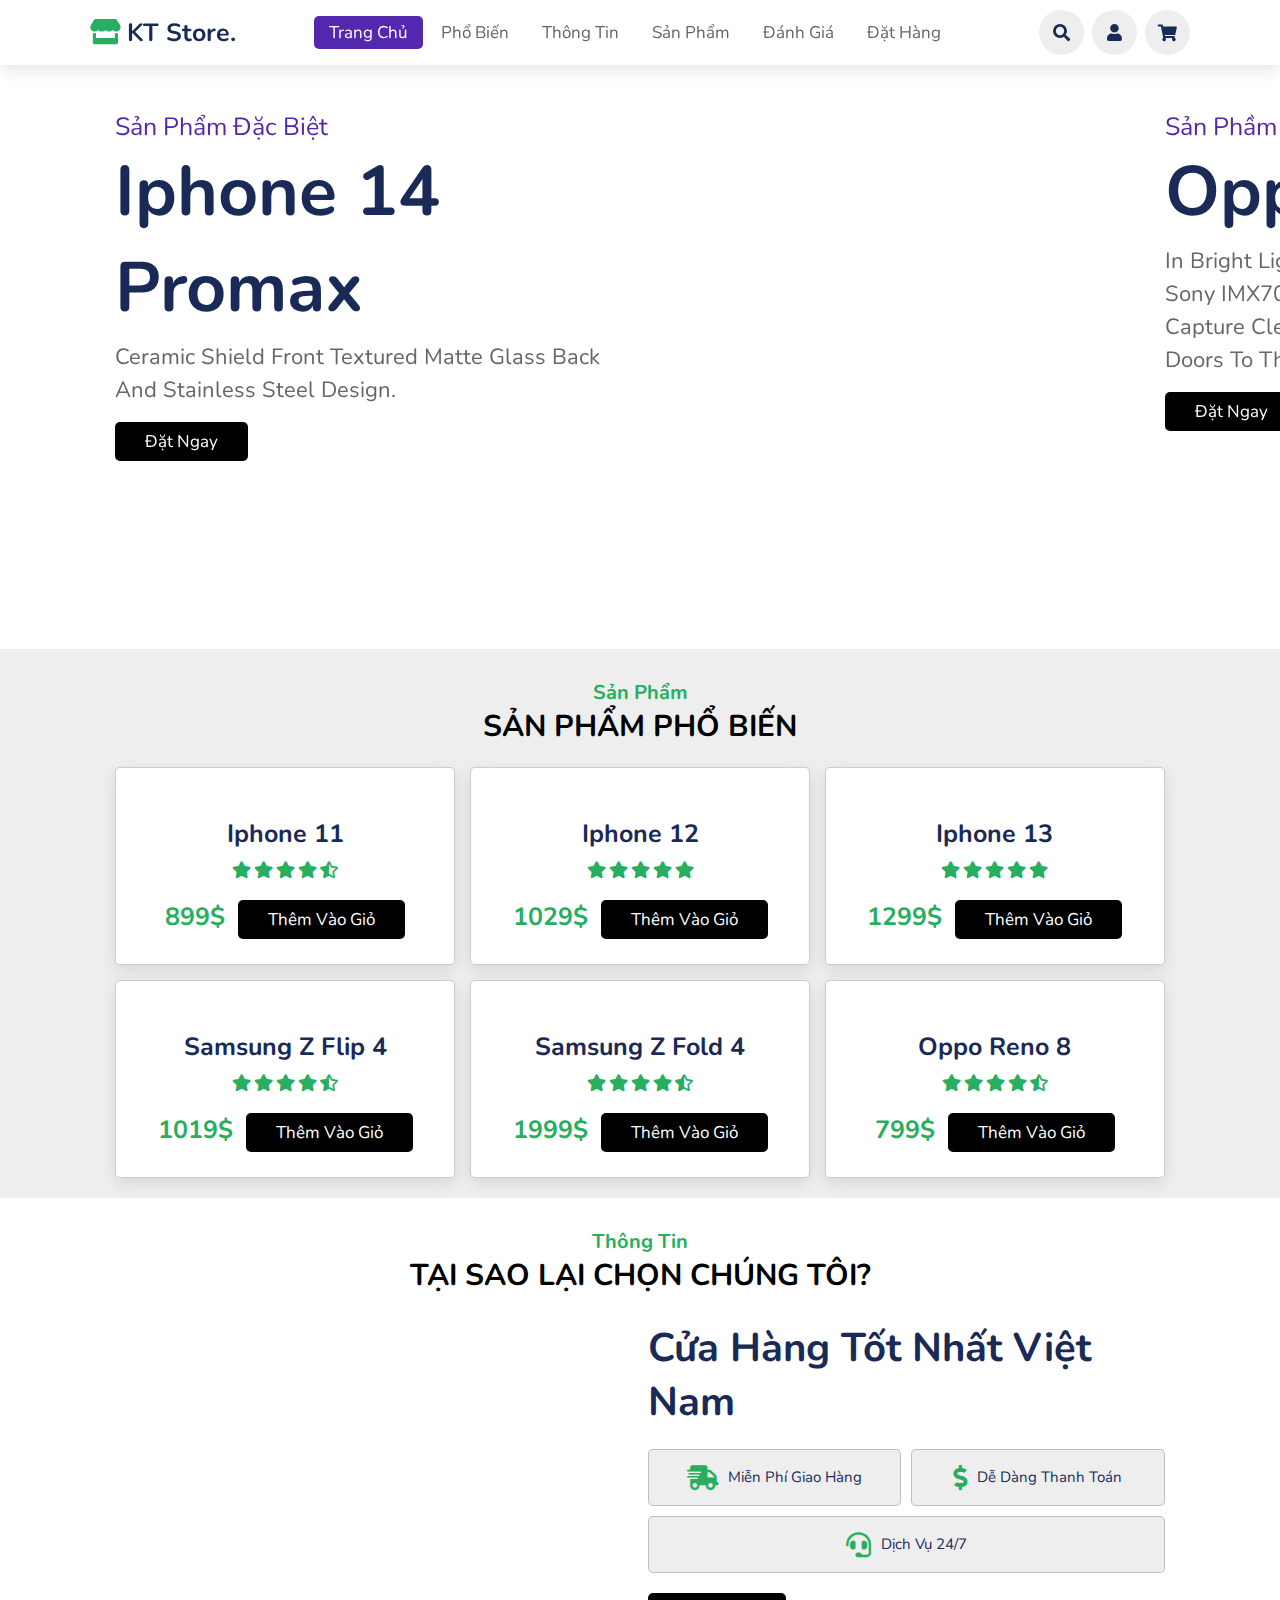
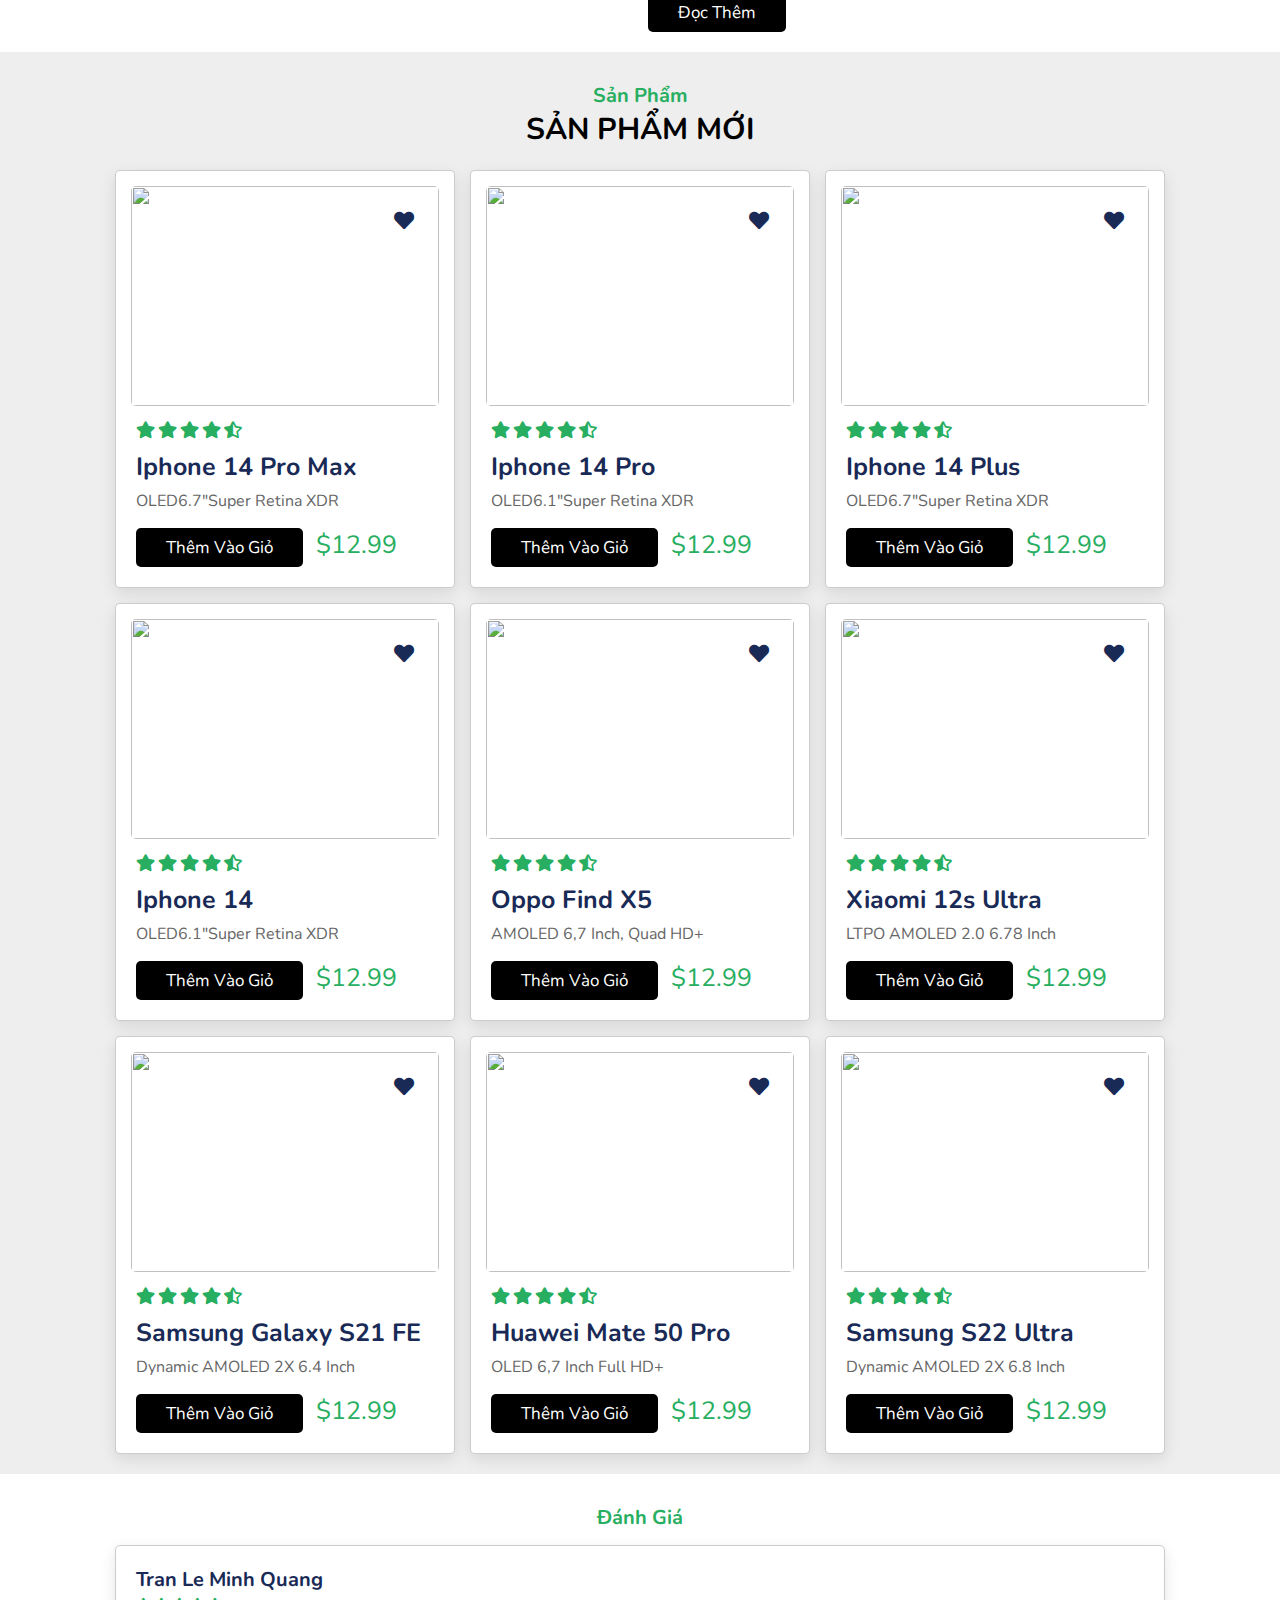
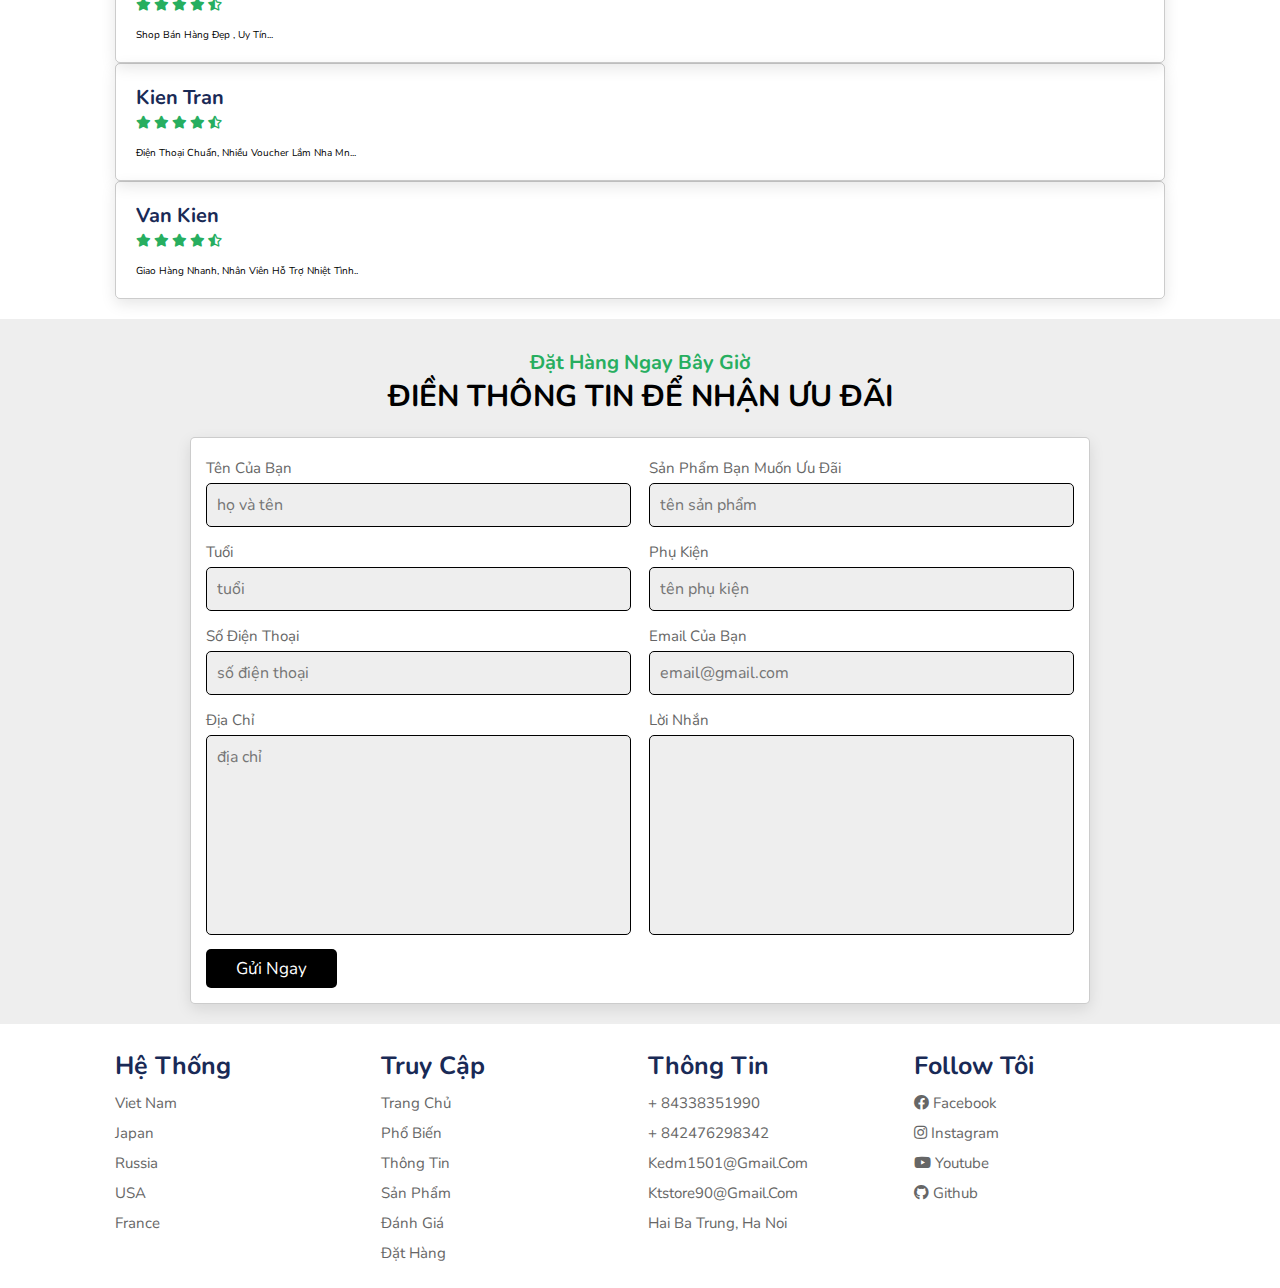
==== commit 6600c014: "dean" ====
--- a/index.html
+++ b/index.html
@@ -46,7 +46,7 @@
 <!-- search form  -->
 
 <form action="" id="search-form">
-    <input type="search" placeholder="search here..." name="" id="search-box">
+    <input type="search" placeholder="tìm kiếm..." name="" id="search-box">
     <label for="search-box" class="fas fa-search"></label>
     <i class="fas fa-times" id="close"></i>
 </form>
@@ -65,7 +65,7 @@
                     <h3>iphone 14 promax</h3>
                     <p>Ceramic Shield front
                         Textured matte glass back and
-                        stainless steel design</p>
+                        stainless steel design.</p>
                     <a href="#" class="btn">Đặt ngay</a>
                 </div>
                 <div class="image">
@@ -78,7 +78,7 @@
                     <span>Sản phầm đặc biệt</span>
                     <h3>oppo reno 8</h3>
                     <p>In bright light or after dark, the flagship-level Sony IMX709 and Sony IMX766 sensors help you capture clear and crisp images. Open up new doors to the possibilities of life.</p>
-                    <a href="#" class="btn">order now</a>
+                    <a href="#" class="btn">Đặt ngay</a>
                 </div>
                 <div class="image">
                     <img src="images/home-img-2.jpg" alt="">
@@ -94,6 +94,18 @@
                 </div>
                 <div class="image">
                     <img src="images/home-img-3.jpg" alt="">
+                </div>
+            </div>
+
+            <div class="swiper-slide slide">
+                <div class="content">
+                    <span>Sản phầm đặc biệt</span>
+                    <h3>iphone 11</h3>
+                    <p>In bright light or after dark, the flagship-level Sony IMX709 and Sony IMX766 sensors help you capture clear and crisp images. Open up new doors to the possibilities of life.</p>
+                    <a href="#" class="btn">order now</a>
+                </div>
+                <div class="image">
+                    <img src="./images/detail2.jpg" alt="">
                 </div>
             </div>
 
--- a/style_index.css
+++ b/style_index.css
@@ -46,7 +46,7 @@
 
 .heading{
     text-align: center;
-    color:var(--black);
+    color:black;
     font-size: 3rem;
     padding-bottom: 2rem;
     text-transform: uppercase;
@@ -57,14 +57,14 @@
     display: inline-block;
     font-size: 1.7rem;
     color:#fff;
-    background: var(--black);
+    background: black;
     border-radius: .5rem;
     cursor: pointer;
     padding:.8rem 3rem;
 }
 
 .btn:hover{
-    background: var(--green);
+    background: red;
     letter-spacing: .1rem;
 }
 
@@ -515,6 +515,7 @@
 .order form .inputBox .input input,
 .order form .inputBox .input textarea{
     background:#eee;
+    border: 1px solid black;
     border-radius: .5rem;
     padding:1rem;
     font-size: 1.6rem;
